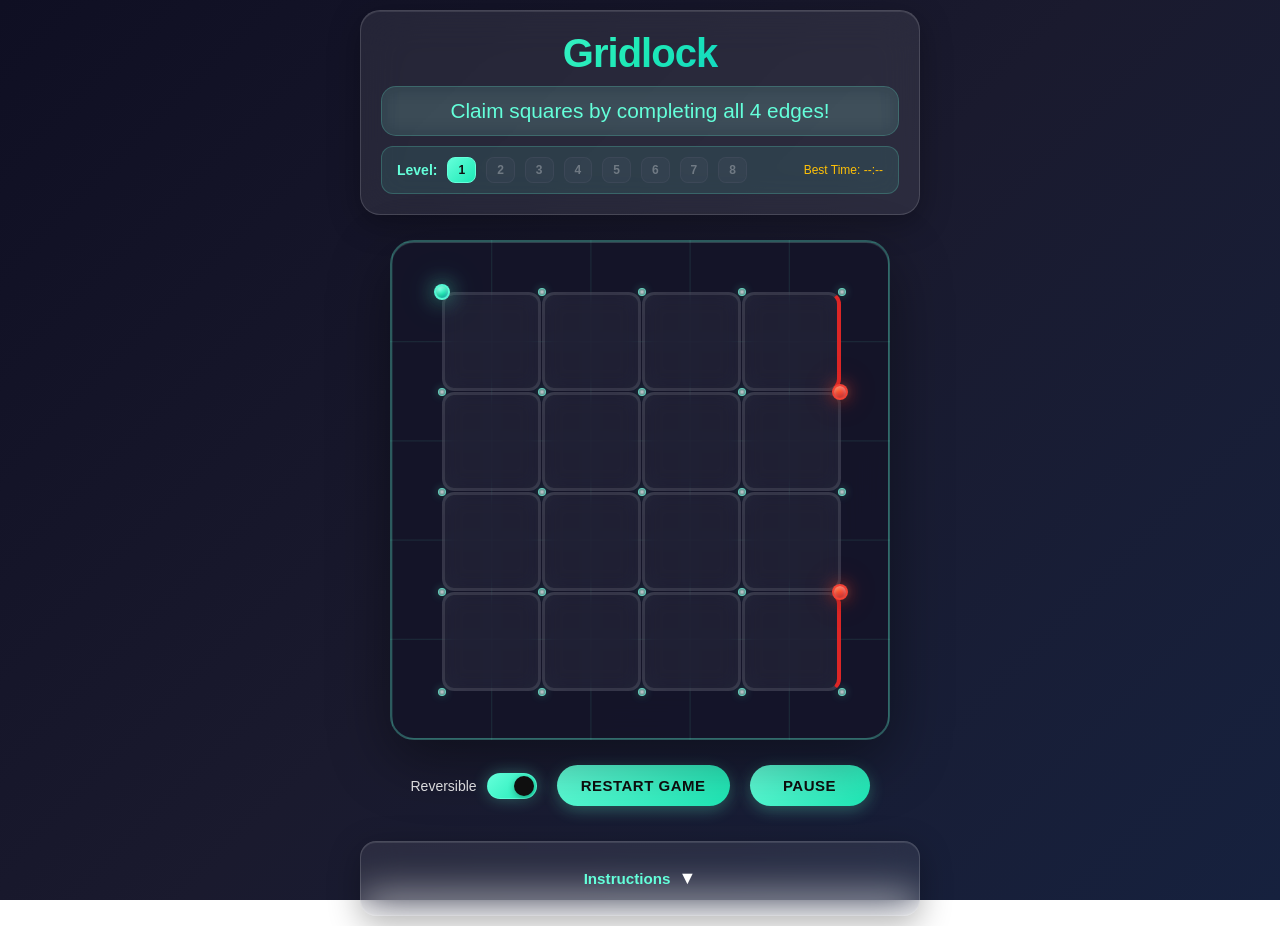
==== Gridlock.html @ 8e114b2d "Initial commit: Windows XP themed website" ====
<!DOCTYPE html>
<html lang="en">
<head>
    <meta charset="UTF-8">
    <meta name="viewport" content="width=device-width, initial-scale=1.0">
    <title>Gridlock</title>
    <style>
        * {
            box-sizing: border-box;
            margin: 0;
            padding: 0;
        }
        
        body {
            margin: 0;
            padding: 10px;
            background: linear-gradient(135deg, #0f0f23 0%, #1a1a2e 50%, #16213e 100%);
            background-attachment: fixed;
            color: white;
            font-family: 'Inter', -apple-system, BlinkMacSystemFont, 'Segoe UI', sans-serif;
            display: flex;
            flex-direction: column;
            align-items: center;
            min-height: 100vh;
            touch-action: none;
            user-select: none;
            overflow-x: hidden;
        }
        
        .game-container {
            display: flex;
            flex-direction: column;
            align-items: center;
            gap: 15px;
            width: 100%;
            max-width: 600px;
            padding: 0 20px;
        }
        
        .game-info {
            text-align: center;
            margin-bottom: 10px;
            padding: 20px;
            border-radius: 20px;
            background: rgba(255, 255, 255, 0.08);
            backdrop-filter: blur(20px);
            border: 1px solid rgba(255, 255, 255, 0.15);
            box-shadow: 
                0 8px 32px rgba(0, 0, 0, 0.3),
                inset 0 1px 0 rgba(255, 255, 255, 0.1);
            width: 100%;
        }
        
        .game-info h1 {
            font-size: clamp(1.8rem, 5vw, 2.5rem);
            margin: 0 0 10px 0;
            background: linear-gradient(135deg, #64ffda, #1de9b6, #00bcd4);
            -webkit-background-clip: text;
            -webkit-text-fill-color: transparent;
            background-clip: text;
            font-weight: 700;
            letter-spacing: -0.025em;
        }
        
        .level-info {
            display: flex;
            justify-content: space-between;
            align-items: center;
            margin-top: 10px;
            padding: 10px 15px;
            background: rgba(100, 255, 218, 0.1);
            border: 1px solid rgba(100, 255, 218, 0.2);
            border-radius: 12px;
            font-size: 14px;
            font-weight: 500;
        }
        
        .level-selector {
            display: flex;
            align-items: center;
            gap: 10px;
        }
        
        .level-btn {
            background: rgba(100, 255, 218, 0.2);
            border: 1px solid rgba(100, 255, 218, 0.3);
            color: #64ffda;
            padding: 5px 10px;
            border-radius: 8px;
            cursor: pointer;
            font-size: 12px;
            font-weight: 600;
            transition: all 0.3s ease;
        }
        
        .level-btn:hover {
            background: rgba(100, 255, 218, 0.3);
            transform: translateY(-1px);
        }
        
        .level-btn.active {
            background: linear-gradient(135deg, #64ffda, #1de9b6);
            color: #0f0f0f;
            border-color: #64ffda;
        }
        
        .level-btn:disabled {
            background: rgba(100, 100, 120, 0.1);
            border-color: rgba(100, 100, 120, 0.2);
            color: rgba(255, 255, 255, 0.3);
            cursor: not-allowed;
            transform: none;
        }
        
        .high-score {
            font-size: 12px;
            color: #ffc107;
        }
        
        .game-board {
            position: relative;
            width: min(90vw, 500px);
            height: min(90vw, 500px);
            background: rgba(20, 20, 40, 0.9);
            backdrop-filter: blur(20px);
            border: 2px solid rgba(100, 255, 218, 0.3);
            border-radius: 24px;
	    background-image: 
  	        linear-gradient(to right, rgba(100, 255, 218, 0.1) 1px, transparent 1px),
	        linear-gradient(to bottom, rgba(100, 255, 218, 0.1) 1px, transparent 1px);
	    background-size: calc(100% / 5) calc(100% / 5);
	    background-position: center;
            touch-action: none;
            margin: 0 auto;
            box-shadow: 
                0 20px 60px rgba(0, 0, 0, 0.4),
                inset 0 1px 0 rgba(255, 255, 255, 0.1);
        }
        
        .square {
            position: absolute;
            width: calc(100% / 5);
            height: calc(100% / 5);
            border: 3px solid rgba(255, 255, 255, 0.1);
            box-sizing: border-box;
            transition: all 0.4s cubic-bezier(0.4, 0, 0.2, 1);
            border-radius: 12px;
            backdrop-filter: blur(10px);
        }
        
        .square.grey { 
            background: rgba(100, 100, 120, 0.15);
            border-color: rgba(255, 255, 255, 0.1);
        }
        
        .square.red { 
            background: linear-gradient(135deg, rgba(220, 38, 38, 0.8) 0%, rgba(185, 28, 28, 0.9) 100%);
            border-color: rgba(220, 38, 38, 0.8);
            box-shadow: 
                0 8px 25px rgba(220, 38, 38, 0.4),
                inset 0 1px 0 rgba(255, 255, 255, 0.2);
            transform: scale(1.02);
        }
        
        .square.blue { 
            background: linear-gradient(135deg, rgba(29, 78, 216, 0.8) 0%, rgba(30, 64, 175, 0.9) 100%);
            border-color: rgba(29, 78, 216, 0.8);
            box-shadow: 
                0 8px 25px rgba(29, 78, 216, 0.4),
                inset 0 1px 0 rgba(255, 255, 255, 0.2);
            transform: scale(1.02);
        }
        
        .square.top-blue { border-top-color: #1d4ed8; border-top-width: 4px; }
        .square.right-blue { border-right-color: #1d4ed8; border-right-width: 4px; }
        .square.bottom-blue { border-bottom-color: #1d4ed8; border-bottom-width: 4px; }
        .square.left-blue { border-left-color: #1d4ed8; border-left-width: 4px; }
        
        .square.top-red { border-top-color: #dc2626; border-top-width: 4px; }
        .square.right-red { border-right-color: #dc2626; border-right-width: 4px; }
        .square.bottom-red { border-bottom-color: #dc2626; border-bottom-width: 4px; }
        .square.left-red { border-left-color: #dc2626; border-left-width: 4px; }
        
        .ball {
            position: absolute;
            width: 16px;
            height: 16px;
            border-radius: 50%;
            z-index: 10;
            transform: translate(-50%, -50%);
            transition: none;
        }
        
        .player-ball {
            background: radial-gradient(circle at 30% 30%, #64ffda, #1de9b6, #00acc1);
            box-shadow: 
                0 0 20px rgba(100, 255, 218, 0.6),
                0 0 40px rgba(100, 255, 218, 0.3),
                0 4px 15px rgba(0, 0, 0, 0.3),
                inset 0 2px 4px rgba(255, 255, 255, 0.4),
                inset 0 -2px 4px rgba(0, 0, 0, 0.2);
            border: 2px solid rgba(100, 255, 218, 0.8);
        }
        
        .enemy-ball {
            background: radial-gradient(circle at 30% 30%, #ff5722, #f44336, #d32f2f);
            box-shadow: 
                0 0 16px rgba(244, 67, 54, 0.6),
                0 0 32px rgba(244, 67, 54, 0.3),
                0 4px 15px rgba(0, 0, 0, 0.3),
                inset 0 2px 4px rgba(255, 255, 255, 0.4),
                inset 0 -2px 4px rgba(0, 0, 0, 0.2);
            border: 2px solid rgba(244, 67, 54, 0.8);
        }
        
        .grid-point {
            position: absolute;
            width: 8px;
            height: 8px;
            background: radial-gradient(circle, rgba(255, 255, 255, 0.8), rgba(100, 255, 218, 0.4));
            border-radius: 50%;
            border: 1px solid rgba(100, 255, 218, 0.6);
            transform: translate(-50%, -50%);
            box-shadow: 
                0 0 8px rgba(100, 255, 218, 0.3),
                0 2px 4px rgba(0, 0, 0, 0.2);
        }
        
        .mobile-instructions {
            display: none;
            text-align: center;
            margin-top: 8px;
            padding: 12px;
            font-size: clamp(0.8rem, 2.2vw, 0.9rem);
            border-radius: 12px;
            background: rgba(100, 255, 218, 0.08);
            border: 1px solid rgba(100, 255, 218, 0.15);
            backdrop-filter: blur(10px);
            color: #64ffda;
            font-weight: 500;
        }
        
        .game-controls {
            display: flex;
            align-items: center;
            gap: 20px;
            justify-content: center;
            flex-wrap: wrap;
            width: 100%;
            margin: 10px 0;
        }
        
        .toggle-container {
            display: flex;
            align-items: center;
            gap: 10px;
        }
        
        .toggle-label {
            font-size: 14px;
            font-weight: 500;
            color: rgba(255, 255, 255, 0.9);
            user-select: none;
        }
        
        .toggle-switch {
            position: relative;
            width: 50px;
            height: 26px;
            background: rgba(255, 255, 255, 0.2);
            border-radius: 13px;
            cursor: pointer;
            transition: all 0.3s cubic-bezier(0.4, 0, 0.2, 1);
            border: 1px solid rgba(255, 255, 255, 0.3);
        }
        
        .toggle-switch.active {
            background: linear-gradient(135deg, #64ffda, #1de9b6);
            border-color: rgba(100, 255, 218, 0.6);
            box-shadow: 0 0 15px rgba(100, 255, 218, 0.3);
        }
        
        .toggle-knob {
            position: absolute;
            top: 2px;
            left: 2px;
            width: 20px;
            height: 20px;
            background: white;
            border-radius: 50%;
            transition: all 0.3s cubic-bezier(0.4, 0, 0.2, 1);
            box-shadow: 0 2px 6px rgba(0, 0, 0, 0.3);
        }
        
        .toggle-switch.active .toggle-knob {
            transform: translateX(24px);
            background: #0f0f0f;
        }
        
        .restart-btn, .pause-btn {
            background: linear-gradient(135deg, #64ffda, #1de9b6);
            color: #0f0f0f;
            border: none;
            padding: 12px 24px;
            font-size: 15px;
            font-weight: 600;
            cursor: pointer;
            border-radius: 50px;
            transition: all 0.3s cubic-bezier(0.4, 0, 0.2, 1);
            box-shadow: 
                0 4px 15px rgba(100, 255, 218, 0.3),
                0 2px 8px rgba(0, 0, 0, 0.2);
            letter-spacing: 0.5px;
            text-transform: uppercase;
            min-width: 120px;
        }
        
        .pause-btn.paused {
            background: linear-gradient(135deg, #ffc107, #ff9800);
            color: #0f0f0f;
            box-shadow: 
                0 4px 15px rgba(255, 193, 7, 0.3),
                0 2px 8px rgba(0, 0, 0, 0.2);
        }
        
        .restart-btn:hover, .pause-btn:hover {
            background: linear-gradient(135deg, #4fd3b8, #1bc49a);
            transform: translateY(-2px);
            box-shadow: 
                0 8px 25px rgba(100, 255, 218, 0.4),
                0 4px 15px rgba(0, 0, 0, 0.3);
        }
        
        .pause-btn.paused:hover {
            background: linear-gradient(135deg, #ffb300, #ff8f00);
            box-shadow: 
                0 8px 25px rgba(255, 193, 7, 0.4),
                0 4px 15px rgba(0, 0, 0, 0.3);
        }
        
        .restart-btn:active, .pause-btn:active {
            transform: translateY(0);
            box-shadow: 
                0 2px 10px rgba(100, 255, 218, 0.3),
                0 1px 4px rgba(0, 0, 0, 0.2);
        }
        
        .controls {
            text-align: center;
            margin-top: 10px;
            padding: 16px;
            font-size: clamp(0.85rem, 2.8vw, 0.95rem);
            border-radius: 16px;
            background: rgba(255, 255, 255, 0.08);
            backdrop-filter: blur(20px);
            border: 1px solid rgba(255, 255, 255, 0.15);
            box-shadow: 
                0 8px 32px rgba(0, 0, 0, 0.3),
                inset 0 1px 0 rgba(255, 255, 255, 0.1);
            line-height: 1.4;
            width: 100%;
        }
        
        .instructions-header {
            display: flex;
            align-items: center;
            justify-content: center;
            gap: 8px;
            cursor: pointer;
            padding: 8px;
            border-radius: 8px;
            transition: background-color 0.3s ease;
        }
        
        .instructions-header:hover {
            background: rgba(100, 255, 218, 0.1);
        }
        
        .instructions-toggle {
            font-size: 18px;
            transition: transform 0.3s ease;
        }
        
        .instructions-toggle.expanded {
            transform: rotate(180deg);
        }
        
        .instructions-content {
            max-height: 0;
            overflow: hidden;
            transition: max-height 0.3s ease;
        }
        
        .instructions-content.expanded {
            max-height: 200px;
        }
        
        .controls p {
            margin: 4px 0;
            color: rgba(255, 255, 255, 0.9);
        }
        
        .status {
            font-size: clamp(1.1rem, 4vw, 1.3rem);
            margin-bottom: 10px;
            padding: 12px 20px;
            border-radius: 15px;
            background: rgba(100, 255, 218, 0.1);
            border: 1px solid rgba(100, 255, 218, 0.2);
            backdrop-filter: blur(10px);
            font-weight: 500;
            color: #64ffda;
        }
        
        .game-over {
            background: rgba(244, 67, 54, 0.15) !important;
            border-color: rgba(244, 67, 54, 0.3) !important;
            color: #ff6b6b !important;
            font-size: clamp(1.3rem, 5vw, 1.8rem) !important;
            font-weight: 700 !important;
            animation: pulse 2s infinite;
        }
        
        .victory {
            background: rgba(76, 175, 80, 0.15) !important;
            border-color: rgba(76, 175, 80, 0.3) !important;
            color: #81c784 !important;
            font-size: clamp(1.3rem, 5vw, 1.8rem) !important;
            font-weight: 700 !important;
            animation: celebrate 3s ease-in-out infinite;
        }
        
        @keyframes pulse {
            0%, 100% { transform: scale(1); }
            50% { transform: scale(1.05); }
        }
        
        @keyframes celebrate {
            0%, 100% { transform: scale(1) rotate(0deg); }
            25% { transform: scale(1.05) rotate(1deg); }
            75% { transform: scale(1.05) rotate(-1deg); }
        }
        
        @media (max-width: 768px) {
            .mobile-instructions {
                display: block;
            }
            
            .controls p:first-child {
                display: none;
            }
        }
        
        @media (max-width: 480px) {
            body {
                padding: 5px;
            }
    
        .game-container {
            padding: 0 10px;
            gap: 10px;
        }
    
        .game-info, .controls {
            padding: 12px;
        }
    
        .controls {
            margin-top: 8px;
        }
    
        .mobile-instructions {
            margin-top: 6px;
            padding: 10px;
        }
    
        /* FIXED: keep buttons in a row on mobile */
        .game-controls {
            flex-direction: row;
            flex-wrap: nowrap;   /* force them to stay in one row */
            gap: 8px;
            justify-content: center;
        }
    
        .restart-btn, .pause-btn {
            min-width: 100px;   /* slimmer to fit smaller screens */
            padding: 10px 16px;
        }
    
        .toggle-label {
            font-size: 13px;
        }
        
        .level-info {
            flex-direction: column;
            gap: 8px;
        }
        
        .level-selector {
            flex-wrap: wrap;
            justify-content: center;
        }
    }
        
        @media (max-height: 700px) {
            .game-container {
                gap: 8px;
            }
            
            .game-info {
                margin-bottom: 5px;
                padding: 16px;
            }
            
            .controls {
                margin-top: 8px;
                padding: 12px;
            }
            
            .controls p {
                margin: 2px 0;
            }
            
            .mobile-instructions {
                margin-top: 4px;
                padding: 8px;
            }
        }
    </style>
</head>
<body>
    <div class="game-container">
        <div class="game-info">
            <h1>Gridlock</h1>
            <div class="status" id="status">Claim squares by completing all 4 edges!</div>
            <div class="level-info">
                <div class="level-selector">
                    <span style="color: #64ffda; font-weight: 600;">Level:</span>
                    <button class="level-btn active" id="level1" onclick="selectLevel(1)">1</button>
                    <button class="level-btn" id="level2" onclick="selectLevel(2)" disabled>2</button>
                    <button class="level-btn" id="level3" onclick="selectLevel(3)" disabled>3</button>
                    <button class="level-btn" id="level4" onclick="selectLevel(4)" disabled>4</button>
                    <button class="level-btn" id="level5" onclick="selectLevel(5)" disabled>5</button>
                    <button class="level-btn" id="level6" onclick="selectLevel(6)" disabled>6</button>
                    <button class="level-btn" id="level7" onclick="selectLevel(7)" disabled>7</button>
                    <button class="level-btn" id="level8" onclick="selectLevel(8)" disabled>8</button>
                </div>
                <div class="high-score" id="highScore">Best Time: --:--</div>
            </div>
        </div>
        
        <div class="game-board" id="gameBoard">
            <div class="ball player-ball" id="playerBall"></div>
            <div class="ball enemy-ball" id="enemyBall1"></div>
            <div class="ball enemy-ball" id="enemyBall2"></div>
        </div>
        
        <div class="mobile-instructions">
            Swipe anywhere on screen to change direction
        </div>
        
        <div class="game-controls">
            <div class="toggle-container">
                <div class="toggle-label">Reversible</div>
                <div class="toggle-switch active" id="reversibleToggle" onclick="toggleReversible()">
                    <div class="toggle-knob"></div>
                </div>
            </div>
            
            <button class="restart-btn" onclick="restartGame()">Restart Game</button>
            
            <button class="pause-btn" id="pauseBtn" onclick="togglePause()">Pause</button>
        </div>
        
        <div class="controls">
            <div class="instructions-header" onclick="toggleInstructions()">
                <span style="font-weight: 600; color: #64ffda;">Instructions</span>
                <span class="instructions-toggle" id="instructionsToggle">▼</span>
            </div>
            <div class="instructions-content" id="instructionsContent">
                <p>Use arrow keys or swipe to change direction</p>
                <p>Draw blue lines to claim squares before the red balls!</p>
                <p>Squares turn your color when all 4 edges match</p>
                <p>Red balls will try to steal your squares and catch you!</p>
                <p><strong>NEW:</strong> Press opposite direction while moving to reverse back!</p>
            </div>
        </div>
    </div>

    <script>
        function isMobileDevice() {
            return /Android|webOS|iPhone|iPad|iPod|BlackBerry|IEMobile|Opera Mini/i.test(navigator.userAgent) || 
                   window.innerWidth <= 768;
        }

        function triggerHapticFeedback(pattern) {
            if ('vibrate' in navigator) {
                navigator.vibrate(pattern);
            }
        }

        function toggleInstructions() {
            const content = document.getElementById('instructionsContent');
            const toggle = document.getElementById('instructionsToggle');
            
            if (content.classList.contains('expanded')) {
                content.classList.remove('expanded');
                toggle.classList.remove('expanded');
            } else {
                content.classList.add('expanded');
                toggle.classList.add('expanded');
            }
        }

        class Ball {
            constructor(startX, startY, color, level = 1) {
                this.gridX = startX;
                this.gridY = startY;
                this.prevGridX = startX;
                this.prevGridY = startY;
                this.originalStartX = startX;
                this.originalStartY = startY;
                this.boardSize = 0;
                this.updatePixelPosition();
                this.targetX = this.pixelX;
                this.targetY = this.pixelY;
                this.moving = false;
                this.dir = { x: 0, y: 0 };
                this.nextDir = null;
                this.color = color;
                this.wasReversed = false;
                
                // Level-based speed calculation
                // Base speeds reduced by 30%, then increased by 10% per level
                // Level 4 = original speeds
                const isMobile = isMobileDevice();
                const baseSpeedMultiplier = 0.7 + (level - 1) * 0.1; // 0.7 at level 1, 1.0 at level 4
                
                if (color === 'blue') {
                    this.speed = (isMobile ? 1.2 : 2.0) * baseSpeedMultiplier;
                } else {
                    this.speed = (isMobile ? 0.9 : 1.5) * baseSpeedMultiplier;
                }
                
                this.lastDirectionChange = 0;
                this.stuckCounter = 0;
            }
            
            updatePixelPosition() {
                const cellSize = this.boardSize / 5;
                this.pixelX = this.gridX * cellSize + cellSize / 2;
                this.pixelY = this.gridY * cellSize + cellSize / 2;
            }
            
            setDirection(newDir) {
                if (!this.moving) {
                    if (this.canMoveTo(this.gridX + newDir.x, this.gridY + newDir.y)) {
                        this.startMoving(newDir);
                    }
                } else {
                    if (game.reversibleMode) {
                        const targetX = this.gridX + newDir.x;
                        const targetY = this.gridY + newDir.y;
                        
                        if (targetX === this.prevGridX && targetY === this.prevGridY) {
                            this.reverseDirection(newDir);
                            return;
                        }
                    }
                    
                    this.nextDir = newDir;
                }
            }
            
            canMoveTo(gridX, gridY) {
                return gridX >= 0 && gridX <= 4 && gridY >= 0 && gridY <= 4;
            }
            
            startMoving(dir) {
                this.prevGridX = this.gridX;
                this.prevGridY = this.gridY;
                
                this.originalStartX = this.gridX;
                this.originalStartY = this.gridY;
                
                this.dir = dir;
                this.gridX += dir.x;
                this.gridY += dir.y;
                const cellSize = this.boardSize / 5;
                this.targetX = this.gridX * cellSize + cellSize / 2;
                this.targetY = this.gridY * cellSize + cellSize / 2;
                this.moving = true;
                this.nextDir = null;
                this.stuckCounter = 0;
                this.wasReversed = false;
            }
            
            reverseDirection(newDir) {
                const currentTargetX = this.gridX;
                const currentTargetY = this.gridY;
                
                this.dir = newDir;
                this.gridX = this.prevGridX;
                this.gridY = this.prevGridY;
                
                const cellSize = this.boardSize / 5;
                this.targetX = this.gridX * cellSize + cellSize / 2;
                this.targetY = this.gridY * cellSize + cellSize / 2;
                
                this.prevGridX = currentTargetX;
                this.prevGridY = currentTargetY;
                
                this.nextDir = null;
            }

            update() {
                if (this.moving) {
                    const dx = this.targetX - this.pixelX;
                    const dy = this.targetY - this.pixelY;
                    const distance = Math.sqrt(dx * dx + dy * dy);
                    
                    if (distance <= this.speed) {
                        this.pixelX = this.targetX;
                        this.pixelY = this.targetY;
                        this.moving = false;
                        
                        game.processEdgeCrossing(
                            { x: this.originalStartX, y: this.originalStartY },
                            { x: this.gridX, y: this.gridY },
                            this.color === 'blue'
                        );
                        
                        this.wasReversed = false;
                        
                        // =================== START OF THE FIX ===================
                        // This logic determines what a ball does when it reaches a grid point.
                        
                        if (this.nextDir) {
                            // This handles queued moves, mainly for the player.
                            if (this.canMoveTo(this.gridX + this.nextDir.x, this.gridY + this.nextDir.y)) {
                                this.startMoving(this.nextDir);
                            } else {
                                this.nextDir = null;
                            }
                        } else if (this.color === 'red') {
                            // FIXED: If the ball is red, ALWAYS force it to find a new
                            // random direction when it reaches a grid point.
                            this.forceEnemyMovement();
                        } else {
                            // This block now only applies to the player's ball.
                            // It continues moving in the same direction if possible.
                            if (this.canMoveTo(this.gridX + this.dir.x, this.gridY + this.dir.y)) {
                                this.startMoving(this.dir);
                            } else {
                                this.dir = { x: 0, y: 0 };
                            }
                        }
                        // =================== END OF THE FIX =====================

                    } else {
                        const moveX = (dx / distance) * this.speed;
                        const moveY = (dy / distance) * this.speed;
                        this.pixelX += moveX;
                        this.pixelY += moveY;
                    }
                } else if (this.color === 'red') {
                    this.stuckCounter++;
                    if (this.stuckCounter > 5) {
                        this.forceEnemyMovement();
                    }
                }
            }
            
            forceEnemyMovement() {
                const validDirections = this.getValidDirections();
                
                if (validDirections.length > 0) {
                    const oppositeDir = { x: -this.dir.x, y: -this.dir.y };
                    const preferredDirections = validDirections.filter(dir => 
                        !(dir.x === oppositeDir.x && dir.y === oppositeDir.y)
                    );
                    
                    const directionsToUse = preferredDirections.length > 0 ? preferredDirections : validDirections;
                    const randomDir = directionsToUse[Math.floor(Math.random() * directionsToUse.length)];
                    this.setDirection(randomDir);
                }
            }
            
            getValidDirections() {
                const directions = [
                    { x: 1, y: 0 }, { x: -1, y: 0 }, { x: 0, y: 1 }, { x: 0, y: -1 }
                ];
                return directions.filter(dir => 
                    this.canMoveTo(this.gridX + dir.x, this.gridY + dir.y)
                );
            }
            
            randomDirection() {
                const validDirections = this.getValidDirections();
                if (validDirections.length === 0) return { x: 0, y: 0 };
                return validDirections[Math.floor(Math.random() * validDirections.length)];
            }
        }

        class Game {
            constructor() {
                this.gridSize = 4;
                this.gameBoard = document.getElementById('gameBoard');
                this.playerBall = document.getElementById('playerBall');
                this.enemyBall1 = document.getElementById('enemyBall1');
                this.enemyBall2 = document.getElementById('enemyBall2');
                this.status = document.getElementById('status');
                
                this.currentLevel = 1;
                this.startTime = null;
                this.gameTime = 0;
                
                this.player = new Ball(0, 0, 'blue', this.currentLevel);
                this.enemy1 = new Ball(4, 4, 'red', this.currentLevel);
                this.enemy2 = new Ball(4, 0, 'red', this.currentLevel);
                
                this.gameOver = false;
                this.gameWon = false;
                this.gamePaused = false;
                this.reversibleMode = true;
                
                this.squares = [];
                this.squareEdges = [];
                
                this.touchStartX = 0;
                this.touchStartY = 0;
                this.minSwipeDistance = 30;
                
                this.loadGameData();
                this.init();
            }
            
            loadGameData() {
                // Load unlocked levels
                const unlockedLevels = localStorage.getItem('gridlock_unlocked_levels');
                this.unlockedLevels = unlockedLevels ? JSON.parse(unlockedLevels) : [1];
                
                // Load high scores
                const highScores = localStorage.getItem('gridlock_high_scores');
                this.highScores = highScores ? JSON.parse(highScores) : {};
                
                this.updateLevelButtons();
                this.updateHighScoreDisplay();
            }
            
            saveGameData() {
                localStorage.setItem('gridlock_unlocked_levels', JSON.stringify(this.unlockedLevels));
                localStorage.setItem('gridlock_high_scores', JSON.stringify(this.highScores));
            }
            
            updateLevelButtons() {
                for (let i = 1; i <= 8; i++) {
                    const btn = document.getElementById(`level${i}`);
                    if (this.unlockedLevels.includes(i)) {
                        btn.disabled = false;
                    } else {
                        btn.disabled = true;
                    }
                    
                    if (i === this.currentLevel) {
                        btn.classList.add('active');
                    } else {
                        btn.classList.remove('active');
                    }
                }
            }
            
            updateHighScoreDisplay() {
                const highScoreElement = document.getElementById('highScore');
                const bestTime = this.highScores[this.currentLevel];
                if (bestTime) {
                    const minutes = Math.floor(bestTime / 60);
                    const seconds = (bestTime % 60).toFixed(1);
                    highScoreElement.textContent = `Best Time: ${minutes}:${seconds.padStart(4, '0')}`;
                } else {
                    highScoreElement.textContent = 'Best Time: --:--';
                }
            }
            
            setLevel(level) {
                if (!this.unlockedLevels.includes(level)) return;
                
                this.currentLevel = level;
                this.updateLevelButtons();
                this.updateHighScoreDisplay();
                
                // Update ball speeds for new level
                this.player = new Ball(0, 0, 'blue', this.currentLevel);
                this.enemy1 = new Ball(4, 4, 'red', this.currentLevel);
                this.enemy2 = new Ball(4, 0, 'red', this.currentLevel);
                
                this.restartGame();
            }
            
            startTimer() {
                this.startTime = Date.now();
            }
            
            stopTimer() {
                if (this.startTime) {
                    this.gameTime = (Date.now() - this.startTime) / 1000;
                    return this.gameTime;
                }
                return 0;
            }
            
            checkNewHighScore() {
                const currentTime = this.stopTimer();
                const currentBest = this.highScores[this.currentLevel];
                
                if (!currentBest || currentTime < currentBest) {
                    this.highScores[this.currentLevel] = currentTime;
                    this.saveGameData();
                    this.updateHighScoreDisplay();
                    return true;
                }
                return false;
            }
            
            unlockNextLevel() {
                const nextLevel = this.currentLevel + 1;
                if (nextLevel <= 8 && !this.unlockedLevels.includes(nextLevel)) {
                    this.unlockedLevels.push(nextLevel);
                    this.saveGameData();
                    this.updateLevelButtons();
                }
            }
            
            init() {
                this.createBoard();
                this.startGameLoop();
                this.addEventListeners();
                
                setInterval(() => this.updateEnemyAI(), 500);
                setInterval(() => this.forceEnemyMovement(), 2000);
            }
            
            forceEnemyMovement() {
                if (this.gameOver || this.gameWon) return;
                
                [this.enemy1, this.enemy2].forEach(enemy => {
                    if (!enemy.moving) {
                        enemy.forceEnemyMovement();
                    }
                });
            }
            
            createBoard() {
                this.gameBoard.innerHTML = '';
                this.gameBoard.appendChild(this.playerBall);
                this.gameBoard.appendChild(this.enemyBall1);
                this.gameBoard.appendChild(this.enemyBall2);
                
                const boardRect = this.gameBoard.getBoundingClientRect();
                this.player.boardSize = Math.min(boardRect.width, boardRect.height);
                this.enemy1.boardSize = this.player.boardSize;
                this.enemy2.boardSize = this.player.boardSize;
                
                this.player.updatePixelPosition();
                this.enemy1.updatePixelPosition();
                this.enemy2.updatePixelPosition();
                this.player.targetX = this.player.pixelX;
                this.player.targetY = this.player.pixelY;
                this.enemy1.targetX = this.enemy1.pixelX;
                this.enemy1.targetY = this.enemy1.pixelY;
                this.enemy2.targetX = this.enemy2.pixelX;
                this.enemy2.targetY = this.enemy2.pixelY;
                
                const cellSize = this.player.boardSize / 5;
                for (let x = 0; x <= this.gridSize; x++) {
                    for (let y = 0; y <= this.gridSize; y++) {
                        const point = document.createElement('div');
                        point.className = 'grid-point';
                        point.style.left = (x * cellSize + cellSize / 2) + 'px';
                        point.style.top = (y * cellSize + cellSize / 2) + 'px';
                        this.gameBoard.appendChild(point);
                    }
                }
                
                this.squares = [];
                this.squareEdges = [];
                for (let row = 0; row < this.gridSize; row++) {
                    this.squares[row] = [];
                    this.squareEdges[row] = [];
                    for (let col = 0; col < this.gridSize; col++) {
                        const square = document.createElement('div');
                        square.className = 'square grey';
                        square.style.left = (col * cellSize + cellSize / 2) + 'px';
                        square.style.top = (row * cellSize + cellSize / 2) + 'px';
                        this.gameBoard.appendChild(square);
                        
                        this.squares[row][col] = {
                            element: square,
                            color: 'grey'
                        };
                        
                        this.squareEdges[row][col] = {
                            top: null,
                            right: null,
                            bottom: null,
                            left: null
                        };
                    }
                }
                
                this.updateBallPositions();
                
                setTimeout(() => {
                    this.enemy1.setDirection(this.enemy1.randomDirection());
                    this.enemy2.setDirection(this.enemy2.randomDirection());
                    this.startTimer();
                }, 100);
            }
            
            processEdgeCrossing(from, to, isPlayer) {
                const dx = to.x - from.x;
                const dy = to.y - from.y;
                
                if (dx !== 0) {
                    const row1 = Math.min(from.y, to.y) - 1;
                    const row2 = Math.min(from.y, to.y);
                    const col = Math.min(from.x, to.x);
                    
                    if (row1 >= 0 && row1 < this.gridSize && col >= 0 && col < this.gridSize) {
                        this.setSquareEdge(row1, col, 'bottom', isPlayer);
                    }
                    if (row2 >= 0 && row2 < this.gridSize && col >= 0 && col < this.gridSize) {
                        this.setSquareEdge(row2, col, 'top', isPlayer);
                    }
                } else if (dy !== 0) {
                    const col1 = Math.min(from.x, to.x) - 1;
                    const col2 = Math.min(from.x, to.x);
                    const row = Math.min(from.y, to.y);
                    
                    if (row >= 0 && row < this.gridSize && col1 >= 0 && col1 < this.gridSize) {
                        this.setSquareEdge(row, col1, 'right', isPlayer);
                    }
                    if (row >= 0 && row < this.gridSize && col2 >= 0 && col2 < this.gridSize) {
                        this.setSquareEdge(row, col2, 'left', isPlayer);
                    }
                }
            }
            
            setSquareEdge(row, col, edge, isPlayer) {
                if (row < 0 || row >= this.gridSize || col < 0 || col >= this.gridSize) return;
                
                this.squareEdges[row][col][edge] = isPlayer;
                this.updateSquareAppearance(row, col);
            }
            
            updateSquareAppearance(row, col) {
                const square = this.squares[row][col];
                const edges = this.squareEdges[row][col];
                
                square.element.className = square.element.className.replace(/\b(top|right|bottom|left)-(blue|red)\b/g, '');
                
                Object.keys(edges).forEach(edge => {
                    if (edges[edge] === true) {
                        square.element.classList.add(`${edge}-blue`);
                    } else if (edges[edge] === false) {
                        square.element.classList.add(`${edge}-red`);
                    }
                });
                
                const edgeValues = Object.values(edges);
                const allBlue = edgeValues.every(val => val === true);
                const allRed = edgeValues.every(val => val === false);
                
                if (allBlue && square.color !== 'blue') {
                    square.color = 'blue';
                    square.element.className = square.element.className.replace(/\b(grey|red|blue)\b/, 'blue');
                    this.checkWinCondition();
                } else if (allRed && square.color !== 'red') {
                    square.color = 'red';
                    square.element.className = square.element.className.replace(/\b(grey|red|blue)\b/, 'red');
                }
            }
            
            checkWinCondition() {
                let blueSquares = 0;
                for (let row = 0; row < this.gridSize; row++) {
                    for (let col = 0; col < this.gridSize; col++) {
                        if (this.squares[row][col].color === 'blue') {
                            blueSquares++;
                        }
                    }
                }
                
                if (blueSquares === this.gridSize * this.gridSize) {
                    this.gameWon = true;
                    
                    const isNewRecord = this.checkNewHighScore();
                    this.unlockNextLevel();
                    
                    let message = `Victory! Level ${this.currentLevel} completed!`;
                    if (isNewRecord) {
                        message += ' NEW RECORD!';
                    }
                    
                    this.status.textContent = message;
                    this.status.classList.add('victory');
                    
                    triggerHapticFeedback([100, 50, 100]);
                }
            }
            
            checkCollisions() {
                if (this.gameOver || this.gameWon) return;
                
                const playerX = this.player.pixelX;
                const playerY = this.player.pixelY;
                
                const checkCollision = (enemy) => {
                    const dx = playerX - enemy.pixelX;
                    const dy = playerY - enemy.pixelY;
                    return Math.sqrt(dx * dx + dy * dy) < 12;
                };
                
                if (checkCollision(this.enemy1) || checkCollision(this.enemy2)) {
                    this.gameOver = true;
                    this.status.textContent = 'Game Over! You were caught!';
                    this.status.classList.add('game-over');
                    
                    triggerHapticFeedback([300]);
                }
            }
            
            updateEnemyAI() {
                if (this.gameOver || this.gameWon || this.gamePaused) return;
                
                [this.enemy1, this.enemy2].forEach(enemy => {
                    if (!enemy.moving && Math.random() < 0.3) {
                        const playerX = this.player.gridX;
                        const playerY = this.player.gridY;
                        const enemyX = enemy.gridX;
                        const enemyY = enemy.gridY;
                        
                        const directions = [];
                        if (playerX > enemyX) directions.push({ x: 1, y: 0 });
                        if (playerX < enemyX) directions.push({ x: -1, y: 0 });
                        if (playerY > enemyY) directions.push({ x: 0, y: 1 });
                        if (playerY < enemyY) directions.push({ x: 0, y: -1 });
                        
                        const validDirections = directions.filter(dir => 
                            enemy.canMoveTo(enemyX + dir.x, enemyY + dir.y)
                        );
                        
                        if (validDirections.length > 0) {
                            const chosenDir = validDirections[Math.floor(Math.random() * validDirections.length)];
                            enemy.setDirection(chosenDir);
                        } else {
                            enemy.setDirection(enemy.randomDirection());
                        }
                    }
                });
            }
            
            updateBallPositions() {
                this.playerBall.style.left = this.player.pixelX + 'px';
                this.playerBall.style.top = this.player.pixelY + 'px';
                this.enemyBall1.style.left = this.enemy1.pixelX + 'px';
                this.enemyBall1.style.top = this.enemy1.pixelY + 'px';
                this.enemyBall2.style.left = this.enemy2.pixelX + 'px';
                this.enemyBall2.style.top = this.enemy2.pixelY + 'px';
            }
            
            startGameLoop() {
                const gameLoop = () => {
                    if (!this.gamePaused && !this.gameOver && !this.gameWon) {
                        this.player.update();
                        this.enemy1.update();
                        this.enemy2.update();
                        this.updateBallPositions();
                        this.checkCollisions();
                    }
                    requestAnimationFrame(gameLoop);
                };
                gameLoop();
            }
            
            addEventListeners() {
                document.addEventListener('keydown', (e) => {
                    if (this.gameOver || this.gameWon || this.gamePaused) return;
                    
                    let direction = null;
                    switch(e.key) {
                        case 'ArrowUp':
                        case 'w':
                        case 'W':
                            direction = { x: 0, y: -1 };
                            break;
                        case 'ArrowDown':
                        case 's':
                        case 'S':
                            direction = { x: 0, y: 1 };
                            break;
                        case 'ArrowLeft':
                        case 'a':
                        case 'A':
                            direction = { x: -1, y: 0 };
                            break;
                        case 'ArrowRight':
                        case 'd':
                        case 'D':
                            direction = { x: 1, y: 0 };
                            break;
                        case ' ':
                            e.preventDefault();
                            this.togglePause();
                            return;
                        case 'r':
                        case 'R':
                            this.restartGame();
                            return;
                    }
                    
                    if (direction) {
                        e.preventDefault();
                        this.player.setDirection(direction);
                    }
                });
                
                this.gameBoard.addEventListener('touchstart', (e) => {
                    e.preventDefault();
                    const touch = e.touches[0];
                    this.touchStartX = touch.clientX;
                    this.touchStartY = touch.clientY;
                }, { passive: false });
                
                this.gameBoard.addEventListener('touchend', (e) => {
                    if (this.gameOver || this.gameWon || this.gamePaused) return;
                    
                    e.preventDefault();
                    const touch = e.changedTouches[0];
                    const deltaX = touch.clientX - this.touchStartX;
                    const deltaY = touch.clientY - this.touchStartY;
                    
                    if (Math.abs(deltaX) < this.minSwipeDistance && Math.abs(deltaY) < this.minSwipeDistance) {
                        return;
                    }
                    
                    let direction = null;
                    if (Math.abs(deltaX) > Math.abs(deltaY)) {
                        direction = deltaX > 0 ? { x: 1, y: 0 } : { x: -1, y: 0 };
                    } else {
                        direction = deltaY > 0 ? { x: 0, y: 1 } : { x: 0, y: -1 };
                    }
                    
                    if (direction) {
                        this.player.setDirection(direction);
                    }
                }, { passive: false });
                
                window.addEventListener('resize', () => {
                    const boardRect = this.gameBoard.getBoundingClientRect();
                    const newBoardSize = Math.min(boardRect.width, boardRect.height);
                    
                    this.player.boardSize = newBoardSize;
                    this.enemy1.boardSize = newBoardSize;
                    this.enemy2.boardSize = newBoardSize;
                    
                    this.player.updatePixelPosition();
                    this.enemy1.updatePixelPosition();
                    this.enemy2.updatePixelPosition();
                    
                    this.player.targetX = this.player.pixelX;
                    this.player.targetY = this.player.pixelY;
                    this.enemy1.targetX = this.enemy1.pixelX;
                    this.enemy1.targetY = this.enemy1.pixelY;
                    this.enemy2.targetX = this.enemy2.pixelX;
                    this.enemy2.targetY = this.enemy2.pixelY;
                    
                    this.updateBallPositions();
                });
            }
            
            togglePause() {
                this.gamePaused = !this.gamePaused;
                const pauseBtn = document.getElementById('pauseBtn');
                
                if (this.gamePaused) {
                    pauseBtn.textContent = 'Resume';
                    pauseBtn.classList.add('paused');
                } else {
                    pauseBtn.textContent = 'Pause';
                    pauseBtn.classList.remove('paused');
                }
            }
            
            restartGame() {
                this.gameOver = false;
                this.gameWon = false;
                this.gamePaused = false;
                this.status.textContent = 'Claim squares by completing all 4 edges!';
                this.status.classList.remove('game-over', 'victory');
                
                const pauseBtn = document.getElementById('pauseBtn');
                pauseBtn.textContent = 'Pause';
                pauseBtn.classList.remove('paused');
                
                // Reset balls with current level speeds
                this.player = new Ball(0, 0, 'blue', this.currentLevel);
                this.enemy1 = new Ball(4, 4, 'red', this.currentLevel);
                this.enemy2 = new Ball(4, 0, 'red', this.currentLevel);
                
                const boardRect = this.gameBoard.getBoundingClientRect();
                this.player.boardSize = Math.min(boardRect.width, boardRect.height);
                this.enemy1.boardSize = this.player.boardSize;
                this.enemy2.boardSize = this.player.boardSize;
                
                this.player.updatePixelPosition();
                this.enemy1.updatePixelPosition();
                this.enemy2.updatePixelPosition();
                
                this.player.targetX = this.player.pixelX;
                this.player.targetY = this.player.pixelY;
                this.enemy1.targetX = this.enemy1.pixelX;
                this.enemy1.targetY = this.enemy1.pixelY;
                this.enemy2.targetX = this.enemy2.pixelX;
                this.enemy2.targetY = this.enemy2.pixelY;
                
                this.player.moving = false;
                this.enemy1.moving = false;
                this.enemy2.moving = false;
                
                this.player.dir = { x: 0, y: 0 };
                this.enemy1.dir = { x: 0, y: 0 };
                this.enemy2.dir = { x: 0, y: 0 };
                
                this.player.stuckCounter = 0;
                this.enemy1.stuckCounter = 0;
                this.enemy2.stuckCounter = 0;
                
                this.player.wasReversed = false;
                this.enemy1.wasReversed = false;
                this.enemy2.wasReversed = false;
                
                for (let row = 0; row < this.gridSize; row++) {
                    for (let col = 0; col < this.gridSize; col++) {
                        this.squares[row][col].color = 'grey';
                        this.squares[row][col].element.className = 'square grey';
                        this.squareEdges[row][col] = {
                            top: null,
                            right: null,
                            bottom: null,
                            left: null
                        };
                    }
                }
                
                this.updateBallPositions();
                
                setTimeout(() => {
                    this.enemy1.setDirection(this.enemy1.randomDirection());
                    this.enemy2.setDirection(this.enemy2.randomDirection());
                    this.startTimer();
                }, 100);
            }
        }

        let game;

        function startGame() {
            game = new Game();
        }

        function selectLevel(level) {
            if (game) {
                game.setLevel(level);
            }
        }

        function toggleReversible() {
            if (game) {
                game.reversibleMode = !game.reversibleMode;
                const toggle = document.getElementById('reversibleToggle');
                
                if (game.reversibleMode) {
                    toggle.classList.add('active');
                } else {
                    toggle.classList.remove('active');
                }
            }
        }

        function togglePause() {
            if (game) {
                game.togglePause();
            }
        }

        function restartGame() {
            if (game) {
                game.restartGame();
            }
        }

        window.addEventListener('load', startGame);
    </script>
</body>
</html>
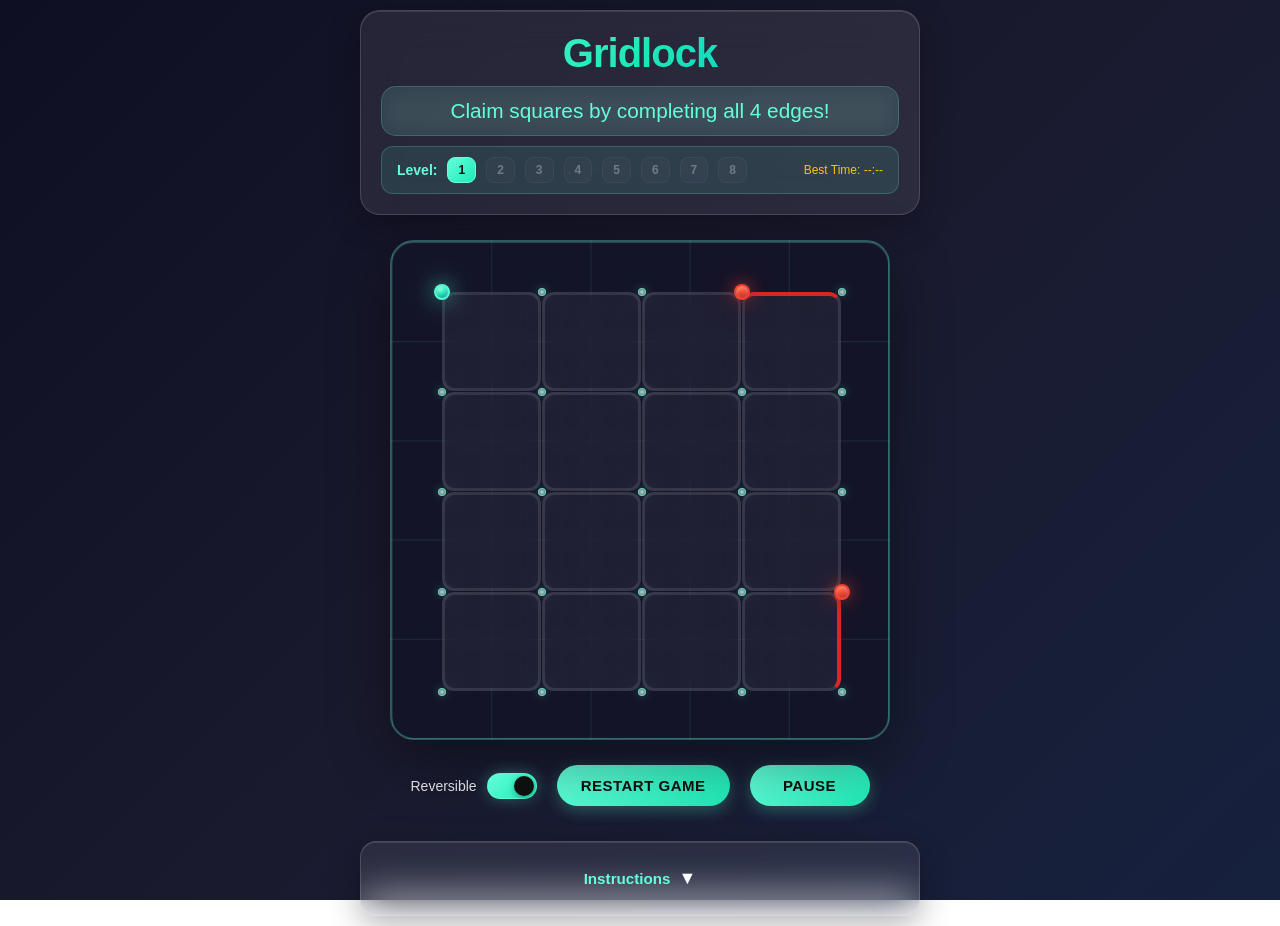
==== commit 4a94f776: "Fix Gridlock display in iframe: add compact iframe-mode CSS - Added iframe detection that applies co" ====
--- a/Gridlock.html
+++ b/Gridlock.html
@@ -1,1406 +1,1521 @@
-<!DOCTYPE html>
-<html lang="en">
-<head>
-    <meta charset="UTF-8">
-    <meta name="viewport" content="width=device-width, initial-scale=1.0">
-    <title>Gridlock</title>
-    <style>
-        * {
-            box-sizing: border-box;
-            margin: 0;
-            padding: 0;
-        }
-        
-        body {
-            margin: 0;
-            padding: 10px;
-            background: linear-gradient(135deg, #0f0f23 0%, #1a1a2e 50%, #16213e 100%);
-            background-attachment: fixed;
-            color: white;
-            font-family: 'Inter', -apple-system, BlinkMacSystemFont, 'Segoe UI', sans-serif;
-            display: flex;
-            flex-direction: column;
-            align-items: center;
-            min-height: 100vh;
-            touch-action: none;
-            user-select: none;
-            overflow-x: hidden;
-        }
-        
-        .game-container {
-            display: flex;
-            flex-direction: column;
-            align-items: center;
-            gap: 15px;
-            width: 100%;
-            max-width: 600px;
-            padding: 0 20px;
-        }
-        
-        .game-info {
-            text-align: center;
-            margin-bottom: 10px;
-            padding: 20px;
-            border-radius: 20px;
-            background: rgba(255, 255, 255, 0.08);
-            backdrop-filter: blur(20px);
-            border: 1px solid rgba(255, 255, 255, 0.15);
-            box-shadow: 
-                0 8px 32px rgba(0, 0, 0, 0.3),
-                inset 0 1px 0 rgba(255, 255, 255, 0.1);
-            width: 100%;
-        }
-        
-        .game-info h1 {
-            font-size: clamp(1.8rem, 5vw, 2.5rem);
-            margin: 0 0 10px 0;
-            background: linear-gradient(135deg, #64ffda, #1de9b6, #00bcd4);
-            -webkit-background-clip: text;
-            -webkit-text-fill-color: transparent;
-            background-clip: text;
-            font-weight: 700;
-            letter-spacing: -0.025em;
-        }
-        
-        .level-info {
-            display: flex;
-            justify-content: space-between;
-            align-items: center;
-            margin-top: 10px;
-            padding: 10px 15px;
-            background: rgba(100, 255, 218, 0.1);
-            border: 1px solid rgba(100, 255, 218, 0.2);
-            border-radius: 12px;
-            font-size: 14px;
-            font-weight: 500;
-        }
-        
-        .level-selector {
-            display: flex;
-            align-items: center;
-            gap: 10px;
-        }
-        
-        .level-btn {
-            background: rgba(100, 255, 218, 0.2);
-            border: 1px solid rgba(100, 255, 218, 0.3);
-            color: #64ffda;
-            padding: 5px 10px;
-            border-radius: 8px;
-            cursor: pointer;
-            font-size: 12px;
-            font-weight: 600;
-            transition: all 0.3s ease;
-        }
-        
-        .level-btn:hover {
-            background: rgba(100, 255, 218, 0.3);
-            transform: translateY(-1px);
-        }
-        
-        .level-btn.active {
-            background: linear-gradient(135deg, #64ffda, #1de9b6);
-            color: #0f0f0f;
-            border-color: #64ffda;
-        }
-        
-        .level-btn:disabled {
-            background: rgba(100, 100, 120, 0.1);
-            border-color: rgba(100, 100, 120, 0.2);
-            color: rgba(255, 255, 255, 0.3);
-            cursor: not-allowed;
-            transform: none;
-        }
-        
-        .high-score {
-            font-size: 12px;
-            color: #ffc107;
-        }
-        
-        .game-board {
-            position: relative;
-            width: min(90vw, 500px);
-            height: min(90vw, 500px);
-            background: rgba(20, 20, 40, 0.9);
-            backdrop-filter: blur(20px);
-            border: 2px solid rgba(100, 255, 218, 0.3);
-            border-radius: 24px;
-	    background-image: 
-  	        linear-gradient(to right, rgba(100, 255, 218, 0.1) 1px, transparent 1px),
-	        linear-gradient(to bottom, rgba(100, 255, 218, 0.1) 1px, transparent 1px);
-	    background-size: calc(100% / 5) calc(100% / 5);
-	    background-position: center;
-            touch-action: none;
-            margin: 0 auto;
-            box-shadow: 
-                0 20px 60px rgba(0, 0, 0, 0.4),
-                inset 0 1px 0 rgba(255, 255, 255, 0.1);
-        }
-        
-        .square {
-            position: absolute;
-            width: calc(100% / 5);
-            height: calc(100% / 5);
-            border: 3px solid rgba(255, 255, 255, 0.1);
-            box-sizing: border-box;
-            transition: all 0.4s cubic-bezier(0.4, 0, 0.2, 1);
-            border-radius: 12px;
-            backdrop-filter: blur(10px);
-        }
-        
-        .square.grey { 
-            background: rgba(100, 100, 120, 0.15);
-            border-color: rgba(255, 255, 255, 0.1);
-        }
-        
-        .square.red { 
-            background: linear-gradient(135deg, rgba(220, 38, 38, 0.8) 0%, rgba(185, 28, 28, 0.9) 100%);
-            border-color: rgba(220, 38, 38, 0.8);
-            box-shadow: 
-                0 8px 25px rgba(220, 38, 38, 0.4),
-                inset 0 1px 0 rgba(255, 255, 255, 0.2);
-            transform: scale(1.02);
-        }
-        
-        .square.blue { 
-            background: linear-gradient(135deg, rgba(29, 78, 216, 0.8) 0%, rgba(30, 64, 175, 0.9) 100%);
-            border-color: rgba(29, 78, 216, 0.8);
-            box-shadow: 
-                0 8px 25px rgba(29, 78, 216, 0.4),
-                inset 0 1px 0 rgba(255, 255, 255, 0.2);
-            transform: scale(1.02);
-        }
-        
-        .square.top-blue { border-top-color: #1d4ed8; border-top-width: 4px; }
-        .square.right-blue { border-right-color: #1d4ed8; border-right-width: 4px; }
-        .square.bottom-blue { border-bottom-color: #1d4ed8; border-bottom-width: 4px; }
-        .square.left-blue { border-left-color: #1d4ed8; border-left-width: 4px; }
-        
-        .square.top-red { border-top-color: #dc2626; border-top-width: 4px; }
-        .square.right-red { border-right-color: #dc2626; border-right-width: 4px; }
-        .square.bottom-red { border-bottom-color: #dc2626; border-bottom-width: 4px; }
-        .square.left-red { border-left-color: #dc2626; border-left-width: 4px; }
-        
-        .ball {
-            position: absolute;
-            width: 16px;
-            height: 16px;
-            border-radius: 50%;
-            z-index: 10;
-            transform: translate(-50%, -50%);
-            transition: none;
-        }
-        
-        .player-ball {
-            background: radial-gradient(circle at 30% 30%, #64ffda, #1de9b6, #00acc1);
-            box-shadow: 
-                0 0 20px rgba(100, 255, 218, 0.6),
-                0 0 40px rgba(100, 255, 218, 0.3),
-                0 4px 15px rgba(0, 0, 0, 0.3),
-                inset 0 2px 4px rgba(255, 255, 255, 0.4),
-                inset 0 -2px 4px rgba(0, 0, 0, 0.2);
-            border: 2px solid rgba(100, 255, 218, 0.8);
-        }
-        
-        .enemy-ball {
-            background: radial-gradient(circle at 30% 30%, #ff5722, #f44336, #d32f2f);
-            box-shadow: 
-                0 0 16px rgba(244, 67, 54, 0.6),
-                0 0 32px rgba(244, 67, 54, 0.3),
-                0 4px 15px rgba(0, 0, 0, 0.3),
-                inset 0 2px 4px rgba(255, 255, 255, 0.4),
-                inset 0 -2px 4px rgba(0, 0, 0, 0.2);
-            border: 2px solid rgba(244, 67, 54, 0.8);
-        }
-        
-        .grid-point {
-            position: absolute;
-            width: 8px;
-            height: 8px;
-            background: radial-gradient(circle, rgba(255, 255, 255, 0.8), rgba(100, 255, 218, 0.4));
-            border-radius: 50%;
-            border: 1px solid rgba(100, 255, 218, 0.6);
-            transform: translate(-50%, -50%);
-            box-shadow: 
-                0 0 8px rgba(100, 255, 218, 0.3),
-                0 2px 4px rgba(0, 0, 0, 0.2);
-        }
-        
-        .mobile-instructions {
-            display: none;
-            text-align: center;
-            margin-top: 8px;
-            padding: 12px;
-            font-size: clamp(0.8rem, 2.2vw, 0.9rem);
-            border-radius: 12px;
-            background: rgba(100, 255, 218, 0.08);
-            border: 1px solid rgba(100, 255, 218, 0.15);
-            backdrop-filter: blur(10px);
-            color: #64ffda;
-            font-weight: 500;
-        }
-        
-        .game-controls {
-            display: flex;
-            align-items: center;
-            gap: 20px;
-            justify-content: center;
-            flex-wrap: wrap;
-            width: 100%;
-            margin: 10px 0;
-        }
-        
-        .toggle-container {
-            display: flex;
-            align-items: center;
-            gap: 10px;
-        }
-        
-        .toggle-label {
-            font-size: 14px;
-            font-weight: 500;
-            color: rgba(255, 255, 255, 0.9);
-            user-select: none;
-        }
-        
-        .toggle-switch {
-            position: relative;
-            width: 50px;
-            height: 26px;
-            background: rgba(255, 255, 255, 0.2);
-            border-radius: 13px;
-            cursor: pointer;
-            transition: all 0.3s cubic-bezier(0.4, 0, 0.2, 1);
-            border: 1px solid rgba(255, 255, 255, 0.3);
-        }
-        
-        .toggle-switch.active {
-            background: linear-gradient(135deg, #64ffda, #1de9b6);
-            border-color: rgba(100, 255, 218, 0.6);
-            box-shadow: 0 0 15px rgba(100, 255, 218, 0.3);
-        }
-        
-        .toggle-knob {
-            position: absolute;
-            top: 2px;
-            left: 2px;
-            width: 20px;
-            height: 20px;
-            background: white;
-            border-radius: 50%;
-            transition: all 0.3s cubic-bezier(0.4, 0, 0.2, 1);
-            box-shadow: 0 2px 6px rgba(0, 0, 0, 0.3);
-        }
-        
-        .toggle-switch.active .toggle-knob {
-            transform: translateX(24px);
-            background: #0f0f0f;
-        }
-        
-        .restart-btn, .pause-btn {
-            background: linear-gradient(135deg, #64ffda, #1de9b6);
-            color: #0f0f0f;
-            border: none;
-            padding: 12px 24px;
-            font-size: 15px;
-            font-weight: 600;
-            cursor: pointer;
-            border-radius: 50px;
-            transition: all 0.3s cubic-bezier(0.4, 0, 0.2, 1);
-            box-shadow: 
-                0 4px 15px rgba(100, 255, 218, 0.3),
-                0 2px 8px rgba(0, 0, 0, 0.2);
-            letter-spacing: 0.5px;
-            text-transform: uppercase;
-            min-width: 120px;
-        }
-        
-        .pause-btn.paused {
-            background: linear-gradient(135deg, #ffc107, #ff9800);
-            color: #0f0f0f;
-            box-shadow: 
-                0 4px 15px rgba(255, 193, 7, 0.3),
-                0 2px 8px rgba(0, 0, 0, 0.2);
-        }
-        
-        .restart-btn:hover, .pause-btn:hover {
-            background: linear-gradient(135deg, #4fd3b8, #1bc49a);
-            transform: translateY(-2px);
-            box-shadow: 
-                0 8px 25px rgba(100, 255, 218, 0.4),
-                0 4px 15px rgba(0, 0, 0, 0.3);
-        }
-        
-        .pause-btn.paused:hover {
-            background: linear-gradient(135deg, #ffb300, #ff8f00);
-            box-shadow: 
-                0 8px 25px rgba(255, 193, 7, 0.4),
-                0 4px 15px rgba(0, 0, 0, 0.3);
-        }
-        
-        .restart-btn:active, .pause-btn:active {
-            transform: translateY(0);
-            box-shadow: 
-                0 2px 10px rgba(100, 255, 218, 0.3),
-                0 1px 4px rgba(0, 0, 0, 0.2);
-        }
-        
-        .controls {
-            text-align: center;
-            margin-top: 10px;
-            padding: 16px;
-            font-size: clamp(0.85rem, 2.8vw, 0.95rem);
-            border-radius: 16px;
-            background: rgba(255, 255, 255, 0.08);
-            backdrop-filter: blur(20px);
-            border: 1px solid rgba(255, 255, 255, 0.15);
-            box-shadow: 
-                0 8px 32px rgba(0, 0, 0, 0.3),
-                inset 0 1px 0 rgba(255, 255, 255, 0.1);
-            line-height: 1.4;
-            width: 100%;
-        }
-        
-        .instructions-header {
-            display: flex;
-            align-items: center;
-            justify-content: center;
-            gap: 8px;
-            cursor: pointer;
-            padding: 8px;
-            border-radius: 8px;
-            transition: background-color 0.3s ease;
-        }
-        
-        .instructions-header:hover {
-            background: rgba(100, 255, 218, 0.1);
-        }
-        
-        .instructions-toggle {
-            font-size: 18px;
-            transition: transform 0.3s ease;
-        }
-        
-        .instructions-toggle.expanded {
-            transform: rotate(180deg);
-        }
-        
-        .instructions-content {
-            max-height: 0;
-            overflow: hidden;
-            transition: max-height 0.3s ease;
-        }
-        
-        .instructions-content.expanded {
-            max-height: 200px;
-        }
-        
-        .controls p {
-            margin: 4px 0;
-            color: rgba(255, 255, 255, 0.9);
-        }
-        
-        .status {
-            font-size: clamp(1.1rem, 4vw, 1.3rem);
-            margin-bottom: 10px;
-            padding: 12px 20px;
-            border-radius: 15px;
-            background: rgba(100, 255, 218, 0.1);
-            border: 1px solid rgba(100, 255, 218, 0.2);
-            backdrop-filter: blur(10px);
-            font-weight: 500;
-            color: #64ffda;
-        }
-        
-        .game-over {
-            background: rgba(244, 67, 54, 0.15) !important;
-            border-color: rgba(244, 67, 54, 0.3) !important;
-            color: #ff6b6b !important;
-            font-size: clamp(1.3rem, 5vw, 1.8rem) !important;
-            font-weight: 700 !important;
-            animation: pulse 2s infinite;
-        }
-        
-        .victory {
-            background: rgba(76, 175, 80, 0.15) !important;
-            border-color: rgba(76, 175, 80, 0.3) !important;
-            color: #81c784 !important;
-            font-size: clamp(1.3rem, 5vw, 1.8rem) !important;
-            font-weight: 700 !important;
-            animation: celebrate 3s ease-in-out infinite;
-        }
-        
-        @keyframes pulse {
-            0%, 100% { transform: scale(1); }
-            50% { transform: scale(1.05); }
-        }
-        
-        @keyframes celebrate {
-            0%, 100% { transform: scale(1) rotate(0deg); }
-            25% { transform: scale(1.05) rotate(1deg); }
-            75% { transform: scale(1.05) rotate(-1deg); }
-        }
-        
-        @media (max-width: 768px) {
-            .mobile-instructions {
-                display: block;
-            }
-            
-            .controls p:first-child {
-                display: none;
-            }
-        }
-        
-        @media (max-width: 480px) {
-            body {
-                padding: 5px;
-            }
-    
-        .game-container {
-            padding: 0 10px;
-            gap: 10px;
-        }
-    
-        .game-info, .controls {
-            padding: 12px;
-        }
-    
-        .controls {
-            margin-top: 8px;
-        }
-    
-        .mobile-instructions {
-            margin-top: 6px;
-            padding: 10px;
-        }
-    
-        /* FIXED: keep buttons in a row on mobile */
-        .game-controls {
-            flex-direction: row;
-            flex-wrap: nowrap;   /* force them to stay in one row */
-            gap: 8px;
-            justify-content: center;
-        }
-    
-        .restart-btn, .pause-btn {
-            min-width: 100px;   /* slimmer to fit smaller screens */
-            padding: 10px 16px;
-        }
-    
-        .toggle-label {
-            font-size: 13px;
-        }
-        
-        .level-info {
-            flex-direction: column;
-            gap: 8px;
-        }
-        
-        .level-selector {
-            flex-wrap: wrap;
-            justify-content: center;
-        }
-    }
-        
-        @media (max-height: 700px) {
-            .game-container {
-                gap: 8px;
-            }
-            
-            .game-info {
-                margin-bottom: 5px;
-                padding: 16px;
-            }
-            
-            .controls {
-                margin-top: 8px;
-                padding: 12px;
-            }
-            
-            .controls p {
-                margin: 2px 0;
-            }
-            
-            .mobile-instructions {
-                margin-top: 4px;
-                padding: 8px;
-            }
-        }
-    </style>
-</head>
-<body>
-    <div class="game-container">
-        <div class="game-info">
-            <h1>Gridlock</h1>
-            <div class="status" id="status">Claim squares by completing all 4 edges!</div>
-            <div class="level-info">
-                <div class="level-selector">
-                    <span style="color: #64ffda; font-weight: 600;">Level:</span>
-                    <button class="level-btn active" id="level1" onclick="selectLevel(1)">1</button>
-                    <button class="level-btn" id="level2" onclick="selectLevel(2)" disabled>2</button>
-                    <button class="level-btn" id="level3" onclick="selectLevel(3)" disabled>3</button>
-                    <button class="level-btn" id="level4" onclick="selectLevel(4)" disabled>4</button>
-                    <button class="level-btn" id="level5" onclick="selectLevel(5)" disabled>5</button>
-                    <button class="level-btn" id="level6" onclick="selectLevel(6)" disabled>6</button>
-                    <button class="level-btn" id="level7" onclick="selectLevel(7)" disabled>7</button>
-                    <button class="level-btn" id="level8" onclick="selectLevel(8)" disabled>8</button>
-                </div>
-                <div class="high-score" id="highScore">Best Time: --:--</div>
-            </div>
-        </div>
-        
-        <div class="game-board" id="gameBoard">
-            <div class="ball player-ball" id="playerBall"></div>
-            <div class="ball enemy-ball" id="enemyBall1"></div>
-            <div class="ball enemy-ball" id="enemyBall2"></div>
-        </div>
-        
-        <div class="mobile-instructions">
-            Swipe anywhere on screen to change direction
-        </div>
-        
-        <div class="game-controls">
-            <div class="toggle-container">
-                <div class="toggle-label">Reversible</div>
-                <div class="toggle-switch active" id="reversibleToggle" onclick="toggleReversible()">
-                    <div class="toggle-knob"></div>
-                </div>
-            </div>
-            
-            <button class="restart-btn" onclick="restartGame()">Restart Game</button>
-            
-            <button class="pause-btn" id="pauseBtn" onclick="togglePause()">Pause</button>
-        </div>
-        
-        <div class="controls">
-            <div class="instructions-header" onclick="toggleInstructions()">
-                <span style="font-weight: 600; color: #64ffda;">Instructions</span>
-                <span class="instructions-toggle" id="instructionsToggle">▼</span>
-            </div>
-            <div class="instructions-content" id="instructionsContent">
-                <p>Use arrow keys or swipe to change direction</p>
-                <p>Draw blue lines to claim squares before the red balls!</p>
-                <p>Squares turn your color when all 4 edges match</p>
-                <p>Red balls will try to steal your squares and catch you!</p>
-                <p><strong>NEW:</strong> Press opposite direction while moving to reverse back!</p>
-            </div>
-        </div>
-    </div>
-
-    <script>
-        function isMobileDevice() {
-            return /Android|webOS|iPhone|iPad|iPod|BlackBerry|IEMobile|Opera Mini/i.test(navigator.userAgent) || 
-                   window.innerWidth <= 768;
-        }
-
-        function triggerHapticFeedback(pattern) {
-            if ('vibrate' in navigator) {
-                navigator.vibrate(pattern);
-            }
-        }
-
-        function toggleInstructions() {
-            const content = document.getElementById('instructionsContent');
-            const toggle = document.getElementById('instructionsToggle');
-            
-            if (content.classList.contains('expanded')) {
-                content.classList.remove('expanded');
-                toggle.classList.remove('expanded');
-            } else {
-                content.classList.add('expanded');
-                toggle.classList.add('expanded');
-            }
-        }
-
-        class Ball {
-            constructor(startX, startY, color, level = 1) {
-                this.gridX = startX;
-                this.gridY = startY;
-                this.prevGridX = startX;
-                this.prevGridY = startY;
-                this.originalStartX = startX;
-                this.originalStartY = startY;
-                this.boardSize = 0;
-                this.updatePixelPosition();
-                this.targetX = this.pixelX;
-                this.targetY = this.pixelY;
-                this.moving = false;
-                this.dir = { x: 0, y: 0 };
-                this.nextDir = null;
-                this.color = color;
-                this.wasReversed = false;
-                
-                // Level-based speed calculation
-                // Base speeds reduced by 30%, then increased by 10% per level
-                // Level 4 = original speeds
-                const isMobile = isMobileDevice();
-                const baseSpeedMultiplier = 0.7 + (level - 1) * 0.1; // 0.7 at level 1, 1.0 at level 4
-                
-                if (color === 'blue') {
-                    this.speed = (isMobile ? 1.2 : 2.0) * baseSpeedMultiplier;
-                } else {
-                    this.speed = (isMobile ? 0.9 : 1.5) * baseSpeedMultiplier;
-                }
-                
-                this.lastDirectionChange = 0;
-                this.stuckCounter = 0;
-            }
-            
-            updatePixelPosition() {
-                const cellSize = this.boardSize / 5;
-                this.pixelX = this.gridX * cellSize + cellSize / 2;
-                this.pixelY = this.gridY * cellSize + cellSize / 2;
-            }
-            
-            setDirection(newDir) {
-                if (!this.moving) {
-                    if (this.canMoveTo(this.gridX + newDir.x, this.gridY + newDir.y)) {
-                        this.startMoving(newDir);
-                    }
-                } else {
-                    if (game.reversibleMode) {
-                        const targetX = this.gridX + newDir.x;
-                        const targetY = this.gridY + newDir.y;
-                        
-                        if (targetX === this.prevGridX && targetY === this.prevGridY) {
-                            this.reverseDirection(newDir);
-                            return;
-                        }
-                    }
-                    
-                    this.nextDir = newDir;
-                }
-            }
-            
-            canMoveTo(gridX, gridY) {
-                return gridX >= 0 && gridX <= 4 && gridY >= 0 && gridY <= 4;
-            }
-            
-            startMoving(dir) {
-                this.prevGridX = this.gridX;
-                this.prevGridY = this.gridY;
-                
-                this.originalStartX = this.gridX;
-                this.originalStartY = this.gridY;
-                
-                this.dir = dir;
-                this.gridX += dir.x;
-                this.gridY += dir.y;
-                const cellSize = this.boardSize / 5;
-                this.targetX = this.gridX * cellSize + cellSize / 2;
-                this.targetY = this.gridY * cellSize + cellSize / 2;
-                this.moving = true;
-                this.nextDir = null;
-                this.stuckCounter = 0;
-                this.wasReversed = false;
-            }
-            
-            reverseDirection(newDir) {
-                const currentTargetX = this.gridX;
-                const currentTargetY = this.gridY;
-                
-                this.dir = newDir;
-                this.gridX = this.prevGridX;
-                this.gridY = this.prevGridY;
-                
-                const cellSize = this.boardSize / 5;
-                this.targetX = this.gridX * cellSize + cellSize / 2;
-                this.targetY = this.gridY * cellSize + cellSize / 2;
-                
-                this.prevGridX = currentTargetX;
-                this.prevGridY = currentTargetY;
-                
-                this.nextDir = null;
-            }
-
-            update() {
-                if (this.moving) {
-                    const dx = this.targetX - this.pixelX;
-                    const dy = this.targetY - this.pixelY;
-                    const distance = Math.sqrt(dx * dx + dy * dy);
-                    
-                    if (distance <= this.speed) {
-                        this.pixelX = this.targetX;
-                        this.pixelY = this.targetY;
-                        this.moving = false;
-                        
-                        game.processEdgeCrossing(
-                            { x: this.originalStartX, y: this.originalStartY },
-                            { x: this.gridX, y: this.gridY },
-                            this.color === 'blue'
-                        );
-                        
-                        this.wasReversed = false;
-                        
-                        // =================== START OF THE FIX ===================
-                        // This logic determines what a ball does when it reaches a grid point.
-                        
-                        if (this.nextDir) {
-                            // This handles queued moves, mainly for the player.
-                            if (this.canMoveTo(this.gridX + this.nextDir.x, this.gridY + this.nextDir.y)) {
-                                this.startMoving(this.nextDir);
-                            } else {
-                                this.nextDir = null;
-                            }
-                        } else if (this.color === 'red') {
-                            // FIXED: If the ball is red, ALWAYS force it to find a new
-                            // random direction when it reaches a grid point.
-                            this.forceEnemyMovement();
-                        } else {
-                            // This block now only applies to the player's ball.
-                            // It continues moving in the same direction if possible.
-                            if (this.canMoveTo(this.gridX + this.dir.x, this.gridY + this.dir.y)) {
-                                this.startMoving(this.dir);
-                            } else {
-                                this.dir = { x: 0, y: 0 };
-                            }
-                        }
-                        // =================== END OF THE FIX =====================
-
-                    } else {
-                        const moveX = (dx / distance) * this.speed;
-                        const moveY = (dy / distance) * this.speed;
-                        this.pixelX += moveX;
-                        this.pixelY += moveY;
-                    }
-                } else if (this.color === 'red') {
-                    this.stuckCounter++;
-                    if (this.stuckCounter > 5) {
-                        this.forceEnemyMovement();
-                    }
-                }
-            }
-            
-            forceEnemyMovement() {
-                const validDirections = this.getValidDirections();
-                
-                if (validDirections.length > 0) {
-                    const oppositeDir = { x: -this.dir.x, y: -this.dir.y };
-                    const preferredDirections = validDirections.filter(dir => 
-                        !(dir.x === oppositeDir.x && dir.y === oppositeDir.y)
-                    );
-                    
-                    const directionsToUse = preferredDirections.length > 0 ? preferredDirections : validDirections;
-                    const randomDir = directionsToUse[Math.floor(Math.random() * directionsToUse.length)];
-                    this.setDirection(randomDir);
-                }
-            }
-            
-            getValidDirections() {
-                const directions = [
-                    { x: 1, y: 0 }, { x: -1, y: 0 }, { x: 0, y: 1 }, { x: 0, y: -1 }
-                ];
-                return directions.filter(dir => 
-                    this.canMoveTo(this.gridX + dir.x, this.gridY + dir.y)
-                );
-            }
-            
-            randomDirection() {
-                const validDirections = this.getValidDirections();
-                if (validDirections.length === 0) return { x: 0, y: 0 };
-                return validDirections[Math.floor(Math.random() * validDirections.length)];
-            }
-        }
-
-        class Game {
-            constructor() {
-                this.gridSize = 4;
-                this.gameBoard = document.getElementById('gameBoard');
-                this.playerBall = document.getElementById('playerBall');
-                this.enemyBall1 = document.getElementById('enemyBall1');
-                this.enemyBall2 = document.getElementById('enemyBall2');
-                this.status = document.getElementById('status');
-                
-                this.currentLevel = 1;
-                this.startTime = null;
-                this.gameTime = 0;
-                
-                this.player = new Ball(0, 0, 'blue', this.currentLevel);
-                this.enemy1 = new Ball(4, 4, 'red', this.currentLevel);
-                this.enemy2 = new Ball(4, 0, 'red', this.currentLevel);
-                
-                this.gameOver = false;
-                this.gameWon = false;
-                this.gamePaused = false;
-                this.reversibleMode = true;
-                
-                this.squares = [];
-                this.squareEdges = [];
-                
-                this.touchStartX = 0;
-                this.touchStartY = 0;
-                this.minSwipeDistance = 30;
-                
-                this.loadGameData();
-                this.init();
-            }
-            
-            loadGameData() {
-                // Load unlocked levels
-                const unlockedLevels = localStorage.getItem('gridlock_unlocked_levels');
-                this.unlockedLevels = unlockedLevels ? JSON.parse(unlockedLevels) : [1];
-                
-                // Load high scores
-                const highScores = localStorage.getItem('gridlock_high_scores');
-                this.highScores = highScores ? JSON.parse(highScores) : {};
-                
-                this.updateLevelButtons();
-                this.updateHighScoreDisplay();
-            }
-            
-            saveGameData() {
-                localStorage.setItem('gridlock_unlocked_levels', JSON.stringify(this.unlockedLevels));
-                localStorage.setItem('gridlock_high_scores', JSON.stringify(this.highScores));
-            }
-            
-            updateLevelButtons() {
-                for (let i = 1; i <= 8; i++) {
-                    const btn = document.getElementById(`level${i}`);
-                    if (this.unlockedLevels.includes(i)) {
-                        btn.disabled = false;
-                    } else {
-                        btn.disabled = true;
-                    }
-                    
-                    if (i === this.currentLevel) {
-                        btn.classList.add('active');
-                    } else {
-                        btn.classList.remove('active');
-                    }
-                }
-            }
-            
-            updateHighScoreDisplay() {
-                const highScoreElement = document.getElementById('highScore');
-                const bestTime = this.highScores[this.currentLevel];
-                if (bestTime) {
-                    const minutes = Math.floor(bestTime / 60);
-                    const seconds = (bestTime % 60).toFixed(1);
-                    highScoreElement.textContent = `Best Time: ${minutes}:${seconds.padStart(4, '0')}`;
-                } else {
-                    highScoreElement.textContent = 'Best Time: --:--';
-                }
-            }
-            
-            setLevel(level) {
-                if (!this.unlockedLevels.includes(level)) return;
-                
-                this.currentLevel = level;
-                this.updateLevelButtons();
-                this.updateHighScoreDisplay();
-                
-                // Update ball speeds for new level
-                this.player = new Ball(0, 0, 'blue', this.currentLevel);
-                this.enemy1 = new Ball(4, 4, 'red', this.currentLevel);
-                this.enemy2 = new Ball(4, 0, 'red', this.currentLevel);
-                
-                this.restartGame();
-            }
-            
-            startTimer() {
-                this.startTime = Date.now();
-            }
-            
-            stopTimer() {
-                if (this.startTime) {
-                    this.gameTime = (Date.now() - this.startTime) / 1000;
-                    return this.gameTime;
-                }
-                return 0;
-            }
-            
-            checkNewHighScore() {
-                const currentTime = this.stopTimer();
-                const currentBest = this.highScores[this.currentLevel];
-                
-                if (!currentBest || currentTime < currentBest) {
-                    this.highScores[this.currentLevel] = currentTime;
-                    this.saveGameData();
-                    this.updateHighScoreDisplay();
-                    return true;
-                }
-                return false;
-            }
-            
-            unlockNextLevel() {
-                const nextLevel = this.currentLevel + 1;
-                if (nextLevel <= 8 && !this.unlockedLevels.includes(nextLevel)) {
-                    this.unlockedLevels.push(nextLevel);
-                    this.saveGameData();
-                    this.updateLevelButtons();
-                }
-            }
-            
-            init() {
-                this.createBoard();
-                this.startGameLoop();
-                this.addEventListeners();
-                
-                setInterval(() => this.updateEnemyAI(), 500);
-                setInterval(() => this.forceEnemyMovement(), 2000);
-            }
-            
-            forceEnemyMovement() {
-                if (this.gameOver || this.gameWon) return;
-                
-                [this.enemy1, this.enemy2].forEach(enemy => {
-                    if (!enemy.moving) {
-                        enemy.forceEnemyMovement();
-                    }
-                });
-            }
-            
-            createBoard() {
-                this.gameBoard.innerHTML = '';
-                this.gameBoard.appendChild(this.playerBall);
-                this.gameBoard.appendChild(this.enemyBall1);
-                this.gameBoard.appendChild(this.enemyBall2);
-                
-                const boardRect = this.gameBoard.getBoundingClientRect();
-                this.player.boardSize = Math.min(boardRect.width, boardRect.height);
-                this.enemy1.boardSize = this.player.boardSize;
-                this.enemy2.boardSize = this.player.boardSize;
-                
-                this.player.updatePixelPosition();
-                this.enemy1.updatePixelPosition();
-                this.enemy2.updatePixelPosition();
-                this.player.targetX = this.player.pixelX;
-                this.player.targetY = this.player.pixelY;
-                this.enemy1.targetX = this.enemy1.pixelX;
-                this.enemy1.targetY = this.enemy1.pixelY;
-                this.enemy2.targetX = this.enemy2.pixelX;
-                this.enemy2.targetY = this.enemy2.pixelY;
-                
-                const cellSize = this.player.boardSize / 5;
-                for (let x = 0; x <= this.gridSize; x++) {
-                    for (let y = 0; y <= this.gridSize; y++) {
-                        const point = document.createElement('div');
-                        point.className = 'grid-point';
-                        point.style.left = (x * cellSize + cellSize / 2) + 'px';
-                        point.style.top = (y * cellSize + cellSize / 2) + 'px';
-                        this.gameBoard.appendChild(point);
-                    }
-                }
-                
-                this.squares = [];
-                this.squareEdges = [];
-                for (let row = 0; row < this.gridSize; row++) {
-                    this.squares[row] = [];
-                    this.squareEdges[row] = [];
-                    for (let col = 0; col < this.gridSize; col++) {
-                        const square = document.createElement('div');
-                        square.className = 'square grey';
-                        square.style.left = (col * cellSize + cellSize / 2) + 'px';
-                        square.style.top = (row * cellSize + cellSize / 2) + 'px';
-                        this.gameBoard.appendChild(square);
-                        
-                        this.squares[row][col] = {
-                            element: square,
-                            color: 'grey'
-                        };
-                        
-                        this.squareEdges[row][col] = {
-                            top: null,
-                            right: null,
-                            bottom: null,
-                            left: null
-                        };
-                    }
-                }
-                
-                this.updateBallPositions();
-                
-                setTimeout(() => {
-                    this.enemy1.setDirection(this.enemy1.randomDirection());
-                    this.enemy2.setDirection(this.enemy2.randomDirection());
-                    this.startTimer();
-                }, 100);
-            }
-            
-            processEdgeCrossing(from, to, isPlayer) {
-                const dx = to.x - from.x;
-                const dy = to.y - from.y;
-                
-                if (dx !== 0) {
-                    const row1 = Math.min(from.y, to.y) - 1;
-                    const row2 = Math.min(from.y, to.y);
-                    const col = Math.min(from.x, to.x);
-                    
-                    if (row1 >= 0 && row1 < this.gridSize && col >= 0 && col < this.gridSize) {
-                        this.setSquareEdge(row1, col, 'bottom', isPlayer);
-                    }
-                    if (row2 >= 0 && row2 < this.gridSize && col >= 0 && col < this.gridSize) {
-                        this.setSquareEdge(row2, col, 'top', isPlayer);
-                    }
-                } else if (dy !== 0) {
-                    const col1 = Math.min(from.x, to.x) - 1;
-                    const col2 = Math.min(from.x, to.x);
-                    const row = Math.min(from.y, to.y);
-                    
-                    if (row >= 0 && row < this.gridSize && col1 >= 0 && col1 < this.gridSize) {
-                        this.setSquareEdge(row, col1, 'right', isPlayer);
-                    }
-                    if (row >= 0 && row < this.gridSize && col2 >= 0 && col2 < this.gridSize) {
-                        this.setSquareEdge(row, col2, 'left', isPlayer);
-                    }
-                }
-            }
-            
-            setSquareEdge(row, col, edge, isPlayer) {
-                if (row < 0 || row >= this.gridSize || col < 0 || col >= this.gridSize) return;
-                
-                this.squareEdges[row][col][edge] = isPlayer;
-                this.updateSquareAppearance(row, col);
-            }
-            
-            updateSquareAppearance(row, col) {
-                const square = this.squares[row][col];
-                const edges = this.squareEdges[row][col];
-                
-                square.element.className = square.element.className.replace(/\b(top|right|bottom|left)-(blue|red)\b/g, '');
-                
-                Object.keys(edges).forEach(edge => {
-                    if (edges[edge] === true) {
-                        square.element.classList.add(`${edge}-blue`);
-                    } else if (edges[edge] === false) {
-                        square.element.classList.add(`${edge}-red`);
-                    }
-                });
-                
-                const edgeValues = Object.values(edges);
-                const allBlue = edgeValues.every(val => val === true);
-                const allRed = edgeValues.every(val => val === false);
-                
-                if (allBlue && square.color !== 'blue') {
-                    square.color = 'blue';
-                    square.element.className = square.element.className.replace(/\b(grey|red|blue)\b/, 'blue');
-                    this.checkWinCondition();
-                } else if (allRed && square.color !== 'red') {
-                    square.color = 'red';
-                    square.element.className = square.element.className.replace(/\b(grey|red|blue)\b/, 'red');
-                }
-            }
-            
-            checkWinCondition() {
-                let blueSquares = 0;
-                for (let row = 0; row < this.gridSize; row++) {
-                    for (let col = 0; col < this.gridSize; col++) {
-                        if (this.squares[row][col].color === 'blue') {
-                            blueSquares++;
-                        }
-                    }
-                }
-                
-                if (blueSquares === this.gridSize * this.gridSize) {
-                    this.gameWon = true;
-                    
-                    const isNewRecord = this.checkNewHighScore();
-                    this.unlockNextLevel();
-                    
-                    let message = `Victory! Level ${this.currentLevel} completed!`;
-                    if (isNewRecord) {
-                        message += ' NEW RECORD!';
-                    }
-                    
-                    this.status.textContent = message;
-                    this.status.classList.add('victory');
-                    
-                    triggerHapticFeedback([100, 50, 100]);
-                }
-            }
-            
-            checkCollisions() {
-                if (this.gameOver || this.gameWon) return;
-                
-                const playerX = this.player.pixelX;
-                const playerY = this.player.pixelY;
-                
-                const checkCollision = (enemy) => {
-                    const dx = playerX - enemy.pixelX;
-                    const dy = playerY - enemy.pixelY;
-                    return Math.sqrt(dx * dx + dy * dy) < 12;
-                };
-                
-                if (checkCollision(this.enemy1) || checkCollision(this.enemy2)) {
-                    this.gameOver = true;
-                    this.status.textContent = 'Game Over! You were caught!';
-                    this.status.classList.add('game-over');
-                    
-                    triggerHapticFeedback([300]);
-                }
-            }
-            
-            updateEnemyAI() {
-                if (this.gameOver || this.gameWon || this.gamePaused) return;
-                
-                [this.enemy1, this.enemy2].forEach(enemy => {
-                    if (!enemy.moving && Math.random() < 0.3) {
-                        const playerX = this.player.gridX;
-                        const playerY = this.player.gridY;
-                        const enemyX = enemy.gridX;
-                        const enemyY = enemy.gridY;
-                        
-                        const directions = [];
-                        if (playerX > enemyX) directions.push({ x: 1, y: 0 });
-                        if (playerX < enemyX) directions.push({ x: -1, y: 0 });
-                        if (playerY > enemyY) directions.push({ x: 0, y: 1 });
-                        if (playerY < enemyY) directions.push({ x: 0, y: -1 });
-                        
-                        const validDirections = directions.filter(dir => 
-                            enemy.canMoveTo(enemyX + dir.x, enemyY + dir.y)
-                        );
-                        
-                        if (validDirections.length > 0) {
-                            const chosenDir = validDirections[Math.floor(Math.random() * validDirections.length)];
-                            enemy.setDirection(chosenDir);
-                        } else {
-                            enemy.setDirection(enemy.randomDirection());
-                        }
-                    }
-                });
-            }
-            
-            updateBallPositions() {
-                this.playerBall.style.left = this.player.pixelX + 'px';
-                this.playerBall.style.top = this.player.pixelY + 'px';
-                this.enemyBall1.style.left = this.enemy1.pixelX + 'px';
-                this.enemyBall1.style.top = this.enemy1.pixelY + 'px';
-                this.enemyBall2.style.left = this.enemy2.pixelX + 'px';
-                this.enemyBall2.style.top = this.enemy2.pixelY + 'px';
-            }
-            
-            startGameLoop() {
-                const gameLoop = () => {
-                    if (!this.gamePaused && !this.gameOver && !this.gameWon) {
-                        this.player.update();
-                        this.enemy1.update();
-                        this.enemy2.update();
-                        this.updateBallPositions();
-                        this.checkCollisions();
-                    }
-                    requestAnimationFrame(gameLoop);
-                };
-                gameLoop();
-            }
-            
-            addEventListeners() {
-                document.addEventListener('keydown', (e) => {
-                    if (this.gameOver || this.gameWon || this.gamePaused) return;
-                    
-                    let direction = null;
-                    switch(e.key) {
-                        case 'ArrowUp':
-                        case 'w':
-                        case 'W':
-                            direction = { x: 0, y: -1 };
-                            break;
-                        case 'ArrowDown':
-                        case 's':
-                        case 'S':
-                            direction = { x: 0, y: 1 };
-                            break;
-                        case 'ArrowLeft':
-                        case 'a':
-                        case 'A':
-                            direction = { x: -1, y: 0 };
-                            break;
-                        case 'ArrowRight':
-                        case 'd':
-                        case 'D':
-                            direction = { x: 1, y: 0 };
-                            break;
-                        case ' ':
-                            e.preventDefault();
-                            this.togglePause();
-                            return;
-                        case 'r':
-                        case 'R':
-                            this.restartGame();
-                            return;
-                    }
-                    
-                    if (direction) {
-                        e.preventDefault();
-                        this.player.setDirection(direction);
-                    }
-                });
-                
-                this.gameBoard.addEventListener('touchstart', (e) => {
-                    e.preventDefault();
-                    const touch = e.touches[0];
-                    this.touchStartX = touch.clientX;
-                    this.touchStartY = touch.clientY;
-                }, { passive: false });
-                
-                this.gameBoard.addEventListener('touchend', (e) => {
-                    if (this.gameOver || this.gameWon || this.gamePaused) return;
-                    
-                    e.preventDefault();
-                    const touch = e.changedTouches[0];
-                    const deltaX = touch.clientX - this.touchStartX;
-                    const deltaY = touch.clientY - this.touchStartY;
-                    
-                    if (Math.abs(deltaX) < this.minSwipeDistance && Math.abs(deltaY) < this.minSwipeDistance) {
-                        return;
-                    }
-                    
-                    let direction = null;
-                    if (Math.abs(deltaX) > Math.abs(deltaY)) {
-                        direction = deltaX > 0 ? { x: 1, y: 0 } : { x: -1, y: 0 };
-                    } else {
-                        direction = deltaY > 0 ? { x: 0, y: 1 } : { x: 0, y: -1 };
-                    }
-                    
-                    if (direction) {
-                        this.player.setDirection(direction);
-                    }
-                }, { passive: false });
-                
-                window.addEventListener('resize', () => {
-                    const boardRect = this.gameBoard.getBoundingClientRect();
-                    const newBoardSize = Math.min(boardRect.width, boardRect.height);
-                    
-                    this.player.boardSize = newBoardSize;
-                    this.enemy1.boardSize = newBoardSize;
-                    this.enemy2.boardSize = newBoardSize;
-                    
-                    this.player.updatePixelPosition();
-                    this.enemy1.updatePixelPosition();
-                    this.enemy2.updatePixelPosition();
-                    
-                    this.player.targetX = this.player.pixelX;
-                    this.player.targetY = this.player.pixelY;
-                    this.enemy1.targetX = this.enemy1.pixelX;
-                    this.enemy1.targetY = this.enemy1.pixelY;
-                    this.enemy2.targetX = this.enemy2.pixelX;
-                    this.enemy2.targetY = this.enemy2.pixelY;
-                    
-                    this.updateBallPositions();
-                });
-            }
-            
-            togglePause() {
-                this.gamePaused = !this.gamePaused;
-                const pauseBtn = document.getElementById('pauseBtn');
-                
-                if (this.gamePaused) {
-                    pauseBtn.textContent = 'Resume';
-                    pauseBtn.classList.add('paused');
-                } else {
-                    pauseBtn.textContent = 'Pause';
-                    pauseBtn.classList.remove('paused');
-                }
-            }
-            
-            restartGame() {
-                this.gameOver = false;
-                this.gameWon = false;
-                this.gamePaused = false;
-                this.status.textContent = 'Claim squares by completing all 4 edges!';
-                this.status.classList.remove('game-over', 'victory');
-                
-                const pauseBtn = document.getElementById('pauseBtn');
-                pauseBtn.textContent = 'Pause';
-                pauseBtn.classList.remove('paused');
-                
-                // Reset balls with current level speeds
-                this.player = new Ball(0, 0, 'blue', this.currentLevel);
-                this.enemy1 = new Ball(4, 4, 'red', this.currentLevel);
-                this.enemy2 = new Ball(4, 0, 'red', this.currentLevel);
-                
-                const boardRect = this.gameBoard.getBoundingClientRect();
-                this.player.boardSize = Math.min(boardRect.width, boardRect.height);
-                this.enemy1.boardSize = this.player.boardSize;
-                this.enemy2.boardSize = this.player.boardSize;
-                
-                this.player.updatePixelPosition();
-                this.enemy1.updatePixelPosition();
-                this.enemy2.updatePixelPosition();
-                
-                this.player.targetX = this.player.pixelX;
-                this.player.targetY = this.player.pixelY;
-                this.enemy1.targetX = this.enemy1.pixelX;
-                this.enemy1.targetY = this.enemy1.pixelY;
-                this.enemy2.targetX = this.enemy2.pixelX;
-                this.enemy2.targetY = this.enemy2.pixelY;
-                
-                this.player.moving = false;
-                this.enemy1.moving = false;
-                this.enemy2.moving = false;
-                
-                this.player.dir = { x: 0, y: 0 };
-                this.enemy1.dir = { x: 0, y: 0 };
-                this.enemy2.dir = { x: 0, y: 0 };
-                
-                this.player.stuckCounter = 0;
-                this.enemy1.stuckCounter = 0;
-                this.enemy2.stuckCounter = 0;
-                
-                this.player.wasReversed = false;
-                this.enemy1.wasReversed = false;
-                this.enemy2.wasReversed = false;
-                
-                for (let row = 0; row < this.gridSize; row++) {
-                    for (let col = 0; col < this.gridSize; col++) {
-                        this.squares[row][col].color = 'grey';
-                        this.squares[row][col].element.className = 'square grey';
-                        this.squareEdges[row][col] = {
-                            top: null,
-                            right: null,
-                            bottom: null,
-                            left: null
-                        };
-                    }
-                }
-                
-                this.updateBallPositions();
-                
-                setTimeout(() => {
-                    this.enemy1.setDirection(this.enemy1.randomDirection());
-                    this.enemy2.setDirection(this.enemy2.randomDirection());
-                    this.startTimer();
-                }, 100);
-            }
-        }
-
-        let game;
-
-        function startGame() {
-            game = new Game();
-        }
-
-        function selectLevel(level) {
-            if (game) {
-                game.setLevel(level);
-            }
-        }
-
-        function toggleReversible() {
-            if (game) {
-                game.reversibleMode = !game.reversibleMode;
-                const toggle = document.getElementById('reversibleToggle');
-                
-                if (game.reversibleMode) {
-                    toggle.classList.add('active');
-                } else {
-                    toggle.classList.remove('active');
-                }
-            }
-        }
-
-        function togglePause() {
-            if (game) {
-                game.togglePause();
-            }
-        }
-
-        function restartGame() {
-            if (game) {
-                game.restartGame();
-            }
-        }
-
-        window.addEventListener('load', startGame);
-    </script>
-</body>
-</html>
+<!DOCTYPE html>
+<html lang="en">
+<head>
+    <meta charset="UTF-8">
+    <meta name="viewport" content="width=device-width, initial-scale=1.0">
+    <title>Gridlock</title>
+    <style>
+        * {
+            box-sizing: border-box;
+            margin: 0;
+            padding: 0;
+        }
+        
+        body {
+            margin: 0;
+            padding: 10px;
+            background: linear-gradient(135deg, #0f0f23 0%, #1a1a2e 50%, #16213e 100%);
+            background-attachment: fixed;
+            color: white;
+            font-family: 'Inter', -apple-system, BlinkMacSystemFont, 'Segoe UI', sans-serif;
+            display: flex;
+            flex-direction: column;
+            align-items: center;
+            min-height: 100vh;
+            touch-action: none;
+            user-select: none;
+            overflow-x: hidden;
+        }
+        
+        .game-container {
+            display: flex;
+            flex-direction: column;
+            align-items: center;
+            gap: 15px;
+            width: 100%;
+            max-width: 600px;
+            padding: 0 20px;
+        }
+        
+        .game-info {
+            text-align: center;
+            margin-bottom: 10px;
+            padding: 20px;
+            border-radius: 20px;
+            background: rgba(255, 255, 255, 0.08);
+            backdrop-filter: blur(20px);
+            border: 1px solid rgba(255, 255, 255, 0.15);
+            box-shadow: 
+                0 8px 32px rgba(0, 0, 0, 0.3),
+                inset 0 1px 0 rgba(255, 255, 255, 0.1);
+            width: 100%;
+        }
+        
+        .game-info h1 {
+            font-size: clamp(1.8rem, 5vw, 2.5rem);
+            margin: 0 0 10px 0;
+            background: linear-gradient(135deg, #64ffda, #1de9b6, #00bcd4);
+            -webkit-background-clip: text;
+            -webkit-text-fill-color: transparent;
+            background-clip: text;
+            font-weight: 700;
+            letter-spacing: -0.025em;
+        }
+        
+        .level-info {
+            display: flex;
+            justify-content: space-between;
+            align-items: center;
+            margin-top: 10px;
+            padding: 10px 15px;
+            background: rgba(100, 255, 218, 0.1);
+            border: 1px solid rgba(100, 255, 218, 0.2);
+            border-radius: 12px;
+            font-size: 14px;
+            font-weight: 500;
+        }
+        
+        .level-selector {
+            display: flex;
+            align-items: center;
+            gap: 10px;
+        }
+        
+        .level-btn {
+            background: rgba(100, 255, 218, 0.2);
+            border: 1px solid rgba(100, 255, 218, 0.3);
+            color: #64ffda;
+            padding: 5px 10px;
+            border-radius: 8px;
+            cursor: pointer;
+            font-size: 12px;
+            font-weight: 600;
+            transition: all 0.3s ease;
+        }
+        
+        .level-btn:hover {
+            background: rgba(100, 255, 218, 0.3);
+            transform: translateY(-1px);
+        }
+        
+        .level-btn.active {
+            background: linear-gradient(135deg, #64ffda, #1de9b6);
+            color: #0f0f0f;
+            border-color: #64ffda;
+        }
+        
+        .level-btn:disabled {
+            background: rgba(100, 100, 120, 0.1);
+            border-color: rgba(100, 100, 120, 0.2);
+            color: rgba(255, 255, 255, 0.3);
+            cursor: not-allowed;
+            transform: none;
+        }
+        
+        .high-score {
+            font-size: 12px;
+            color: #ffc107;
+        }
+        
+        .game-board {
+            position: relative;
+            width: min(90vw, 500px);
+            height: min(90vw, 500px);
+            background: rgba(20, 20, 40, 0.9);
+            backdrop-filter: blur(20px);
+            border: 2px solid rgba(100, 255, 218, 0.3);
+            border-radius: 24px;
+	    background-image: 
+  	        linear-gradient(to right, rgba(100, 255, 218, 0.1) 1px, transparent 1px),
+	        linear-gradient(to bottom, rgba(100, 255, 218, 0.1) 1px, transparent 1px);
+	    background-size: calc(100% / 5) calc(100% / 5);
+	    background-position: center;
+            touch-action: none;
+            margin: 0 auto;
+            box-shadow: 
+                0 20px 60px rgba(0, 0, 0, 0.4),
+                inset 0 1px 0 rgba(255, 255, 255, 0.1);
+        }
+        
+        .square {
+            position: absolute;
+            width: calc(100% / 5);
+            height: calc(100% / 5);
+            border: 3px solid rgba(255, 255, 255, 0.1);
+            box-sizing: border-box;
+            transition: all 0.4s cubic-bezier(0.4, 0, 0.2, 1);
+            border-radius: 12px;
+            backdrop-filter: blur(10px);
+        }
+        
+        .square.grey { 
+            background: rgba(100, 100, 120, 0.15);
+            border-color: rgba(255, 255, 255, 0.1);
+        }
+        
+        .square.red { 
+            background: linear-gradient(135deg, rgba(220, 38, 38, 0.8) 0%, rgba(185, 28, 28, 0.9) 100%);
+            border-color: rgba(220, 38, 38, 0.8);
+            box-shadow: 
+                0 8px 25px rgba(220, 38, 38, 0.4),
+                inset 0 1px 0 rgba(255, 255, 255, 0.2);
+            transform: scale(1.02);
+        }
+        
+        .square.blue { 
+            background: linear-gradient(135deg, rgba(29, 78, 216, 0.8) 0%, rgba(30, 64, 175, 0.9) 100%);
+            border-color: rgba(29, 78, 216, 0.8);
+            box-shadow: 
+                0 8px 25px rgba(29, 78, 216, 0.4),
+                inset 0 1px 0 rgba(255, 255, 255, 0.2);
+            transform: scale(1.02);
+        }
+        
+        .square.top-blue { border-top-color: #1d4ed8; border-top-width: 4px; }
+        .square.right-blue { border-right-color: #1d4ed8; border-right-width: 4px; }
+        .square.bottom-blue { border-bottom-color: #1d4ed8; border-bottom-width: 4px; }
+        .square.left-blue { border-left-color: #1d4ed8; border-left-width: 4px; }
+        
+        .square.top-red { border-top-color: #dc2626; border-top-width: 4px; }
+        .square.right-red { border-right-color: #dc2626; border-right-width: 4px; }
+        .square.bottom-red { border-bottom-color: #dc2626; border-bottom-width: 4px; }
+        .square.left-red { border-left-color: #dc2626; border-left-width: 4px; }
+        
+        .ball {
+            position: absolute;
+            width: 16px;
+            height: 16px;
+            border-radius: 50%;
+            z-index: 10;
+            transform: translate(-50%, -50%);
+            transition: none;
+        }
+        
+        .player-ball {
+            background: radial-gradient(circle at 30% 30%, #64ffda, #1de9b6, #00acc1);
+            box-shadow: 
+                0 0 20px rgba(100, 255, 218, 0.6),
+                0 0 40px rgba(100, 255, 218, 0.3),
+                0 4px 15px rgba(0, 0, 0, 0.3),
+                inset 0 2px 4px rgba(255, 255, 255, 0.4),
+                inset 0 -2px 4px rgba(0, 0, 0, 0.2);
+            border: 2px solid rgba(100, 255, 218, 0.8);
+        }
+        
+        .enemy-ball {
+            background: radial-gradient(circle at 30% 30%, #ff5722, #f44336, #d32f2f);
+            box-shadow: 
+                0 0 16px rgba(244, 67, 54, 0.6),
+                0 0 32px rgba(244, 67, 54, 0.3),
+                0 4px 15px rgba(0, 0, 0, 0.3),
+                inset 0 2px 4px rgba(255, 255, 255, 0.4),
+                inset 0 -2px 4px rgba(0, 0, 0, 0.2);
+            border: 2px solid rgba(244, 67, 54, 0.8);
+        }
+        
+        .grid-point {
+            position: absolute;
+            width: 8px;
+            height: 8px;
+            background: radial-gradient(circle, rgba(255, 255, 255, 0.8), rgba(100, 255, 218, 0.4));
+            border-radius: 50%;
+            border: 1px solid rgba(100, 255, 218, 0.6);
+            transform: translate(-50%, -50%);
+            box-shadow: 
+                0 0 8px rgba(100, 255, 218, 0.3),
+                0 2px 4px rgba(0, 0, 0, 0.2);
+        }
+        
+        .mobile-instructions {
+            display: none;
+            text-align: center;
+            margin-top: 8px;
+            padding: 12px;
+            font-size: clamp(0.8rem, 2.2vw, 0.9rem);
+            border-radius: 12px;
+            background: rgba(100, 255, 218, 0.08);
+            border: 1px solid rgba(100, 255, 218, 0.15);
+            backdrop-filter: blur(10px);
+            color: #64ffda;
+            font-weight: 500;
+        }
+        
+        .game-controls {
+            display: flex;
+            align-items: center;
+            gap: 20px;
+            justify-content: center;
+            flex-wrap: wrap;
+            width: 100%;
+            margin: 10px 0;
+        }
+        
+        .toggle-container {
+            display: flex;
+            align-items: center;
+            gap: 10px;
+        }
+        
+        .toggle-label {
+            font-size: 14px;
+            font-weight: 500;
+            color: rgba(255, 255, 255, 0.9);
+            user-select: none;
+        }
+        
+        .toggle-switch {
+            position: relative;
+            width: 50px;
+            height: 26px;
+            background: rgba(255, 255, 255, 0.2);
+            border-radius: 13px;
+            cursor: pointer;
+            transition: all 0.3s cubic-bezier(0.4, 0, 0.2, 1);
+            border: 1px solid rgba(255, 255, 255, 0.3);
+        }
+        
+        .toggle-switch.active {
+            background: linear-gradient(135deg, #64ffda, #1de9b6);
+            border-color: rgba(100, 255, 218, 0.6);
+            box-shadow: 0 0 15px rgba(100, 255, 218, 0.3);
+        }
+        
+        .toggle-knob {
+            position: absolute;
+            top: 2px;
+            left: 2px;
+            width: 20px;
+            height: 20px;
+            background: white;
+            border-radius: 50%;
+            transition: all 0.3s cubic-bezier(0.4, 0, 0.2, 1);
+            box-shadow: 0 2px 6px rgba(0, 0, 0, 0.3);
+        }
+        
+        .toggle-switch.active .toggle-knob {
+            transform: translateX(24px);
+            background: #0f0f0f;
+        }
+        
+        .restart-btn, .pause-btn {
+            background: linear-gradient(135deg, #64ffda, #1de9b6);
+            color: #0f0f0f;
+            border: none;
+            padding: 12px 24px;
+            font-size: 15px;
+            font-weight: 600;
+            cursor: pointer;
+            border-radius: 50px;
+            transition: all 0.3s cubic-bezier(0.4, 0, 0.2, 1);
+            box-shadow: 
+                0 4px 15px rgba(100, 255, 218, 0.3),
+                0 2px 8px rgba(0, 0, 0, 0.2);
+            letter-spacing: 0.5px;
+            text-transform: uppercase;
+            min-width: 120px;
+        }
+        
+        .pause-btn.paused {
+            background: linear-gradient(135deg, #ffc107, #ff9800);
+            color: #0f0f0f;
+            box-shadow: 
+                0 4px 15px rgba(255, 193, 7, 0.3),
+                0 2px 8px rgba(0, 0, 0, 0.2);
+        }
+        
+        .restart-btn:hover, .pause-btn:hover {
+            background: linear-gradient(135deg, #4fd3b8, #1bc49a);
+            transform: translateY(-2px);
+            box-shadow: 
+                0 8px 25px rgba(100, 255, 218, 0.4),
+                0 4px 15px rgba(0, 0, 0, 0.3);
+        }
+        
+        .pause-btn.paused:hover {
+            background: linear-gradient(135deg, #ffb300, #ff8f00);
+            box-shadow: 
+                0 8px 25px rgba(255, 193, 7, 0.4),
+                0 4px 15px rgba(0, 0, 0, 0.3);
+        }
+        
+        .restart-btn:active, .pause-btn:active {
+            transform: translateY(0);
+            box-shadow: 
+                0 2px 10px rgba(100, 255, 218, 0.3),
+                0 1px 4px rgba(0, 0, 0, 0.2);
+        }
+        
+        .controls {
+            text-align: center;
+            margin-top: 10px;
+            padding: 16px;
+            font-size: clamp(0.85rem, 2.8vw, 0.95rem);
+            border-radius: 16px;
+            background: rgba(255, 255, 255, 0.08);
+            backdrop-filter: blur(20px);
+            border: 1px solid rgba(255, 255, 255, 0.15);
+            box-shadow: 
+                0 8px 32px rgba(0, 0, 0, 0.3),
+                inset 0 1px 0 rgba(255, 255, 255, 0.1);
+            line-height: 1.4;
+            width: 100%;
+        }
+        
+        .instructions-header {
+            display: flex;
+            align-items: center;
+            justify-content: center;
+            gap: 8px;
+            cursor: pointer;
+            padding: 8px;
+            border-radius: 8px;
+            transition: background-color 0.3s ease;
+        }
+        
+        .instructions-header:hover {
+            background: rgba(100, 255, 218, 0.1);
+        }
+        
+        .instructions-toggle {
+            font-size: 18px;
+            transition: transform 0.3s ease;
+        }
+        
+        .instructions-toggle.expanded {
+            transform: rotate(180deg);
+        }
+        
+        .instructions-content {
+            max-height: 0;
+            overflow: hidden;
+            transition: max-height 0.3s ease;
+        }
+        
+        .instructions-content.expanded {
+            max-height: 200px;
+        }
+        
+        .controls p {
+            margin: 4px 0;
+            color: rgba(255, 255, 255, 0.9);
+        }
+        
+        .status {
+            font-size: clamp(1.1rem, 4vw, 1.3rem);
+            margin-bottom: 10px;
+            padding: 12px 20px;
+            border-radius: 15px;
+            background: rgba(100, 255, 218, 0.1);
+            border: 1px solid rgba(100, 255, 218, 0.2);
+            backdrop-filter: blur(10px);
+            font-weight: 500;
+            color: #64ffda;
+        }
+        
+        .game-over {
+            background: rgba(244, 67, 54, 0.15) !important;
+            border-color: rgba(244, 67, 54, 0.3) !important;
+            color: #ff6b6b !important;
+            font-size: clamp(1.3rem, 5vw, 1.8rem) !important;
+            font-weight: 700 !important;
+            animation: pulse 2s infinite;
+        }
+        
+        .victory {
+            background: rgba(76, 175, 80, 0.15) !important;
+            border-color: rgba(76, 175, 80, 0.3) !important;
+            color: #81c784 !important;
+            font-size: clamp(1.3rem, 5vw, 1.8rem) !important;
+            font-weight: 700 !important;
+            animation: celebrate 3s ease-in-out infinite;
+        }
+        
+        @keyframes pulse {
+            0%, 100% { transform: scale(1); }
+            50% { transform: scale(1.05); }
+        }
+        
+        @keyframes celebrate {
+            0%, 100% { transform: scale(1) rotate(0deg); }
+            25% { transform: scale(1.05) rotate(1deg); }
+            75% { transform: scale(1.05) rotate(-1deg); }
+        }
+        
+        @media (max-width: 768px) {
+            .mobile-instructions {
+                display: block;
+            }
+            
+            .controls p:first-child {
+                display: none;
+            }
+        }
+        
+        @media (max-width: 480px) {
+            body {
+                padding: 5px;
+            }
+    
+        .game-container {
+            padding: 0 10px;
+            gap: 10px;
+        }
+    
+        .game-info, .controls {
+            padding: 12px;
+        }
+    
+        .controls {
+            margin-top: 8px;
+        }
+    
+        .mobile-instructions {
+            margin-top: 6px;
+            padding: 10px;
+        }
+    
+        /* FIXED: keep buttons in a row on mobile */
+        .game-controls {
+            flex-direction: row;
+            flex-wrap: nowrap;   /* force them to stay in one row */
+            gap: 8px;
+            justify-content: center;
+        }
+    
+        .restart-btn, .pause-btn {
+            min-width: 100px;   /* slimmer to fit smaller screens */
+            padding: 10px 16px;
+        }
+    
+        .toggle-label {
+            font-size: 13px;
+        }
+        
+        .level-info {
+            flex-direction: column;
+            gap: 8px;
+        }
+        
+        .level-selector {
+            flex-wrap: wrap;
+            justify-content: center;
+        }
+    }
+        
+        @media (max-height: 700px) {
+            .game-container {
+                gap: 8px;
+            }
+            
+            .game-info {
+                margin-bottom: 5px;
+                padding: 16px;
+            }
+            
+            .controls {
+                margin-top: 8px;
+                padding: 12px;
+            }
+            
+            .controls p {
+                margin: 2px 0;
+            }
+            
+            .mobile-instructions {
+                margin-top: 4px;
+                padding: 8px;
+            }
+        }
+
+        /* === IFRAME / EMBEDDED MODE ===
+         * When Gridlock is loaded inside an iframe (e.g., the WinXP desktop),
+         * the viewport is much smaller. This compact mode shrinks everything
+         * so the game board, header, and controls all fit without clipping.
+         * Detected via the .iframe-mode class added by JavaScript below. */
+        body.iframe-mode {
+            padding: 4px;
+            min-height: auto;
+            overflow: hidden;
+        }
+
+        body.iframe-mode .game-container {
+            gap: 4px;
+            padding: 0 8px;
+            max-width: 100%;
+        }
+
+        body.iframe-mode .game-info {
+            margin-bottom: 2px;
+            padding: 6px 10px;
+            border-radius: 10px;
+        }
+
+        body.iframe-mode .game-info h1 {
+            font-size: 1.1rem;
+            margin: 0 0 2px 0;
+        }
+
+        body.iframe-mode .status {
+            font-size: 0.8rem;
+            margin-bottom: 4px;
+            padding: 4px 10px;
+            border-radius: 8px;
+        }
+
+        body.iframe-mode .level-info {
+            margin-top: 4px;
+            padding: 4px 8px;
+            border-radius: 8px;
+            font-size: 11px;
+        }
+
+        body.iframe-mode .level-btn {
+            padding: 2px 6px;
+            font-size: 10px;
+        }
+
+        body.iframe-mode .game-board {
+            /* Scale down the game board to fit the iframe */
+            width: min(85vw, 380px);
+            height: min(85vw, 380px);
+            border-radius: 16px;
+        }
+
+        body.iframe-mode .game-controls {
+            margin: 4px 0;
+            gap: 8px;
+        }
+
+        body.iframe-mode .restart-btn,
+        body.iframe-mode .pause-btn {
+            padding: 6px 14px;
+            font-size: 11px;
+            min-width: 80px;
+        }
+
+        body.iframe-mode .toggle-label {
+            font-size: 11px;
+        }
+
+        body.iframe-mode .controls {
+            display: none; /* Hide instructions in iframe mode to save space */
+        }
+
+        body.iframe-mode .mobile-instructions {
+            display: none;
+        }
+
+        body.iframe-mode .high-score {
+            font-size: 10px;
+        }
+
+        body.iframe-mode .game-over,
+        body.iframe-mode .victory {
+            font-size: 0.9rem !important;
+        }
+    </style>
+</head>
+<body>
+    <div class="game-container">
+        <div class="game-info">
+            <h1>Gridlock</h1>
+            <div class="status" id="status">Claim squares by completing all 4 edges!</div>
+            <div class="level-info">
+                <div class="level-selector">
+                    <span style="color: #64ffda; font-weight: 600;">Level:</span>
+                    <button class="level-btn active" id="level1" onclick="selectLevel(1)">1</button>
+                    <button class="level-btn" id="level2" onclick="selectLevel(2)" disabled>2</button>
+                    <button class="level-btn" id="level3" onclick="selectLevel(3)" disabled>3</button>
+                    <button class="level-btn" id="level4" onclick="selectLevel(4)" disabled>4</button>
+                    <button class="level-btn" id="level5" onclick="selectLevel(5)" disabled>5</button>
+                    <button class="level-btn" id="level6" onclick="selectLevel(6)" disabled>6</button>
+                    <button class="level-btn" id="level7" onclick="selectLevel(7)" disabled>7</button>
+                    <button class="level-btn" id="level8" onclick="selectLevel(8)" disabled>8</button>
+                </div>
+                <div class="high-score" id="highScore">Best Time: --:--</div>
+            </div>
+        </div>
+        
+        <div class="game-board" id="gameBoard">
+            <div class="ball player-ball" id="playerBall"></div>
+            <div class="ball enemy-ball" id="enemyBall1"></div>
+            <div class="ball enemy-ball" id="enemyBall2"></div>
+        </div>
+        
+        <div class="mobile-instructions">
+            Swipe anywhere on screen to change direction
+        </div>
+        
+        <div class="game-controls">
+            <div class="toggle-container">
+                <div class="toggle-label">Reversible</div>
+                <div class="toggle-switch active" id="reversibleToggle" onclick="toggleReversible()">
+                    <div class="toggle-knob"></div>
+                </div>
+            </div>
+            
+            <button class="restart-btn" onclick="restartGame()">Restart Game</button>
+            
+            <button class="pause-btn" id="pauseBtn" onclick="togglePause()">Pause</button>
+        </div>
+        
+        <div class="controls">
+            <div class="instructions-header" onclick="toggleInstructions()">
+                <span style="font-weight: 600; color: #64ffda;">Instructions</span>
+                <span class="instructions-toggle" id="instructionsToggle">▼</span>
+            </div>
+            <div class="instructions-content" id="instructionsContent">
+                <p>Use arrow keys or swipe to change direction</p>
+                <p>Draw blue lines to claim squares before the red balls!</p>
+                <p>Squares turn your color when all 4 edges match</p>
+                <p>Red balls will try to steal your squares and catch you!</p>
+                <p><strong>NEW:</strong> Press opposite direction while moving to reverse back!</p>
+            </div>
+        </div>
+    </div>
+
+    <script>
+        function isMobileDevice() {
+            return /Android|webOS|iPhone|iPad|iPod|BlackBerry|IEMobile|Opera Mini/i.test(navigator.userAgent) || 
+                   window.innerWidth <= 768;
+        }
+
+        function triggerHapticFeedback(pattern) {
+            if ('vibrate' in navigator) {
+                navigator.vibrate(pattern);
+            }
+        }
+
+        function toggleInstructions() {
+            const content = document.getElementById('instructionsContent');
+            const toggle = document.getElementById('instructionsToggle');
+            
+            if (content.classList.contains('expanded')) {
+                content.classList.remove('expanded');
+                toggle.classList.remove('expanded');
+            } else {
+                content.classList.add('expanded');
+                toggle.classList.add('expanded');
+            }
+        }
+
+        class Ball {
+            constructor(startX, startY, color, level = 1) {
+                this.gridX = startX;
+                this.gridY = startY;
+                this.prevGridX = startX;
+                this.prevGridY = startY;
+                this.originalStartX = startX;
+                this.originalStartY = startY;
+                this.boardSize = 0;
+                this.updatePixelPosition();
+                this.targetX = this.pixelX;
+                this.targetY = this.pixelY;
+                this.moving = false;
+                this.dir = { x: 0, y: 0 };
+                this.nextDir = null;
+                this.color = color;
+                this.wasReversed = false;
+                
+                // Level-based speed calculation
+                // Base speeds reduced by 30%, then increased by 10% per level
+                // Level 4 = original speeds
+                const isMobile = isMobileDevice();
+                const baseSpeedMultiplier = 0.7 + (level - 1) * 0.1; // 0.7 at level 1, 1.0 at level 4
+                
+                if (color === 'blue') {
+                    this.speed = (isMobile ? 1.2 : 2.0) * baseSpeedMultiplier;
+                } else {
+                    this.speed = (isMobile ? 0.9 : 1.5) * baseSpeedMultiplier;
+                }
+                
+                this.lastDirectionChange = 0;
+                this.stuckCounter = 0;
+            }
+            
+            updatePixelPosition() {
+                const cellSize = this.boardSize / 5;
+                this.pixelX = this.gridX * cellSize + cellSize / 2;
+                this.pixelY = this.gridY * cellSize + cellSize / 2;
+            }
+            
+            setDirection(newDir) {
+                if (!this.moving) {
+                    if (this.canMoveTo(this.gridX + newDir.x, this.gridY + newDir.y)) {
+                        this.startMoving(newDir);
+                    }
+                } else {
+                    if (game.reversibleMode) {
+                        const targetX = this.gridX + newDir.x;
+                        const targetY = this.gridY + newDir.y;
+                        
+                        if (targetX === this.prevGridX && targetY === this.prevGridY) {
+                            this.reverseDirection(newDir);
+                            return;
+                        }
+                    }
+                    
+                    this.nextDir = newDir;
+                }
+            }
+            
+            canMoveTo(gridX, gridY) {
+                return gridX >= 0 && gridX <= 4 && gridY >= 0 && gridY <= 4;
+            }
+            
+            startMoving(dir) {
+                this.prevGridX = this.gridX;
+                this.prevGridY = this.gridY;
+                
+                this.originalStartX = this.gridX;
+                this.originalStartY = this.gridY;
+                
+                this.dir = dir;
+                this.gridX += dir.x;
+                this.gridY += dir.y;
+                const cellSize = this.boardSize / 5;
+                this.targetX = this.gridX * cellSize + cellSize / 2;
+                this.targetY = this.gridY * cellSize + cellSize / 2;
+                this.moving = true;
+                this.nextDir = null;
+                this.stuckCounter = 0;
+                this.wasReversed = false;
+            }
+            
+            reverseDirection(newDir) {
+                const currentTargetX = this.gridX;
+                const currentTargetY = this.gridY;
+                
+                this.dir = newDir;
+                this.gridX = this.prevGridX;
+                this.gridY = this.prevGridY;
+                
+                const cellSize = this.boardSize / 5;
+                this.targetX = this.gridX * cellSize + cellSize / 2;
+                this.targetY = this.gridY * cellSize + cellSize / 2;
+                
+                this.prevGridX = currentTargetX;
+                this.prevGridY = currentTargetY;
+                
+                this.nextDir = null;
+            }
+
+            update() {
+                if (this.moving) {
+                    const dx = this.targetX - this.pixelX;
+                    const dy = this.targetY - this.pixelY;
+                    const distance = Math.sqrt(dx * dx + dy * dy);
+                    
+                    if (distance <= this.speed) {
+                        this.pixelX = this.targetX;
+                        this.pixelY = this.targetY;
+                        this.moving = false;
+                        
+                        game.processEdgeCrossing(
+                            { x: this.originalStartX, y: this.originalStartY },
+                            { x: this.gridX, y: this.gridY },
+                            this.color === 'blue'
+                        );
+                        
+                        this.wasReversed = false;
+                        
+                        // =================== START OF THE FIX ===================
+                        // This logic determines what a ball does when it reaches a grid point.
+                        
+                        if (this.nextDir) {
+                            // This handles queued moves, mainly for the player.
+                            if (this.canMoveTo(this.gridX + this.nextDir.x, this.gridY + this.nextDir.y)) {
+                                this.startMoving(this.nextDir);
+                            } else {
+                                this.nextDir = null;
+                            }
+                        } else if (this.color === 'red') {
+                            // FIXED: If the ball is red, ALWAYS force it to find a new
+                            // random direction when it reaches a grid point.
+                            this.forceEnemyMovement();
+                        } else {
+                            // This block now only applies to the player's ball.
+                            // It continues moving in the same direction if possible.
+                            if (this.canMoveTo(this.gridX + this.dir.x, this.gridY + this.dir.y)) {
+                                this.startMoving(this.dir);
+                            } else {
+                                this.dir = { x: 0, y: 0 };
+                            }
+                        }
+                        // =================== END OF THE FIX =====================
+
+                    } else {
+                        const moveX = (dx / distance) * this.speed;
+                        const moveY = (dy / distance) * this.speed;
+                        this.pixelX += moveX;
+                        this.pixelY += moveY;
+                    }
+                } else if (this.color === 'red') {
+                    this.stuckCounter++;
+                    if (this.stuckCounter > 5) {
+                        this.forceEnemyMovement();
+                    }
+                }
+            }
+            
+            forceEnemyMovement() {
+                const validDirections = this.getValidDirections();
+                
+                if (validDirections.length > 0) {
+                    const oppositeDir = { x: -this.dir.x, y: -this.dir.y };
+                    const preferredDirections = validDirections.filter(dir => 
+                        !(dir.x === oppositeDir.x && dir.y === oppositeDir.y)
+                    );
+                    
+                    const directionsToUse = preferredDirections.length > 0 ? preferredDirections : validDirections;
+                    const randomDir = directionsToUse[Math.floor(Math.random() * directionsToUse.length)];
+                    this.setDirection(randomDir);
+                }
+            }
+            
+            getValidDirections() {
+                const directions = [
+                    { x: 1, y: 0 }, { x: -1, y: 0 }, { x: 0, y: 1 }, { x: 0, y: -1 }
+                ];
+                return directions.filter(dir => 
+                    this.canMoveTo(this.gridX + dir.x, this.gridY + dir.y)
+                );
+            }
+            
+            randomDirection() {
+                const validDirections = this.getValidDirections();
+                if (validDirections.length === 0) return { x: 0, y: 0 };
+                return validDirections[Math.floor(Math.random() * validDirections.length)];
+            }
+        }
+
+        class Game {
+            constructor() {
+                this.gridSize = 4;
+                this.gameBoard = document.getElementById('gameBoard');
+                this.playerBall = document.getElementById('playerBall');
+                this.enemyBall1 = document.getElementById('enemyBall1');
+                this.enemyBall2 = document.getElementById('enemyBall2');
+                this.status = document.getElementById('status');
+                
+                this.currentLevel = 1;
+                this.startTime = null;
+                this.gameTime = 0;
+                
+                this.player = new Ball(0, 0, 'blue', this.currentLevel);
+                this.enemy1 = new Ball(4, 4, 'red', this.currentLevel);
+                this.enemy2 = new Ball(4, 0, 'red', this.currentLevel);
+                
+                this.gameOver = false;
+                this.gameWon = false;
+                this.gamePaused = false;
+                this.reversibleMode = true;
+                
+                this.squares = [];
+                this.squareEdges = [];
+                
+                this.touchStartX = 0;
+                this.touchStartY = 0;
+                this.minSwipeDistance = 30;
+                
+                this.loadGameData();
+                this.init();
+            }
+            
+            loadGameData() {
+                // Load unlocked levels
+                const unlockedLevels = localStorage.getItem('gridlock_unlocked_levels');
+                this.unlockedLevels = unlockedLevels ? JSON.parse(unlockedLevels) : [1];
+                
+                // Load high scores
+                const highScores = localStorage.getItem('gridlock_high_scores');
+                this.highScores = highScores ? JSON.parse(highScores) : {};
+                
+                this.updateLevelButtons();
+                this.updateHighScoreDisplay();
+            }
+            
+            saveGameData() {
+                localStorage.setItem('gridlock_unlocked_levels', JSON.stringify(this.unlockedLevels));
+                localStorage.setItem('gridlock_high_scores', JSON.stringify(this.highScores));
+            }
+            
+            updateLevelButtons() {
+                for (let i = 1; i <= 8; i++) {
+                    const btn = document.getElementById(`level${i}`);
+                    if (this.unlockedLevels.includes(i)) {
+                        btn.disabled = false;
+                    } else {
+                        btn.disabled = true;
+                    }
+                    
+                    if (i === this.currentLevel) {
+                        btn.classList.add('active');
+                    } else {
+                        btn.classList.remove('active');
+                    }
+                }
+            }
+            
+            updateHighScoreDisplay() {
+                const highScoreElement = document.getElementById('highScore');
+                const bestTime = this.highScores[this.currentLevel];
+                if (bestTime) {
+                    const minutes = Math.floor(bestTime / 60);
+                    const seconds = (bestTime % 60).toFixed(1);
+                    highScoreElement.textContent = `Best Time: ${minutes}:${seconds.padStart(4, '0')}`;
+                } else {
+                    highScoreElement.textContent = 'Best Time: --:--';
+                }
+            }
+            
+            setLevel(level) {
+                if (!this.unlockedLevels.includes(level)) return;
+                
+                this.currentLevel = level;
+                this.updateLevelButtons();
+                this.updateHighScoreDisplay();
+                
+                // Update ball speeds for new level
+                this.player = new Ball(0, 0, 'blue', this.currentLevel);
+                this.enemy1 = new Ball(4, 4, 'red', this.currentLevel);
+                this.enemy2 = new Ball(4, 0, 'red', this.currentLevel);
+                
+                this.restartGame();
+            }
+            
+            startTimer() {
+                this.startTime = Date.now();
+            }
+            
+            stopTimer() {
+                if (this.startTime) {
+                    this.gameTime = (Date.now() - this.startTime) / 1000;
+                    return this.gameTime;
+                }
+                return 0;
+            }
+            
+            checkNewHighScore() {
+                const currentTime = this.stopTimer();
+                const currentBest = this.highScores[this.currentLevel];
+                
+                if (!currentBest || currentTime < currentBest) {
+                    this.highScores[this.currentLevel] = currentTime;
+                    this.saveGameData();
+                    this.updateHighScoreDisplay();
+                    return true;
+                }
+                return false;
+            }
+            
+            unlockNextLevel() {
+                const nextLevel = this.currentLevel + 1;
+                if (nextLevel <= 8 && !this.unlockedLevels.includes(nextLevel)) {
+                    this.unlockedLevels.push(nextLevel);
+                    this.saveGameData();
+                    this.updateLevelButtons();
+                }
+            }
+            
+            init() {
+                this.createBoard();
+                this.startGameLoop();
+                this.addEventListeners();
+                
+                setInterval(() => this.updateEnemyAI(), 500);
+                setInterval(() => this.forceEnemyMovement(), 2000);
+            }
+            
+            forceEnemyMovement() {
+                if (this.gameOver || this.gameWon) return;
+                
+                [this.enemy1, this.enemy2].forEach(enemy => {
+                    if (!enemy.moving) {
+                        enemy.forceEnemyMovement();
+                    }
+                });
+            }
+            
+            createBoard() {
+                this.gameBoard.innerHTML = '';
+                this.gameBoard.appendChild(this.playerBall);
+                this.gameBoard.appendChild(this.enemyBall1);
+                this.gameBoard.appendChild(this.enemyBall2);
+                
+                const boardRect = this.gameBoard.getBoundingClientRect();
+                this.player.boardSize = Math.min(boardRect.width, boardRect.height);
+                this.enemy1.boardSize = this.player.boardSize;
+                this.enemy2.boardSize = this.player.boardSize;
+                
+                this.player.updatePixelPosition();
+                this.enemy1.updatePixelPosition();
+                this.enemy2.updatePixelPosition();
+                this.player.targetX = this.player.pixelX;
+                this.player.targetY = this.player.pixelY;
+                this.enemy1.targetX = this.enemy1.pixelX;
+                this.enemy1.targetY = this.enemy1.pixelY;
+                this.enemy2.targetX = this.enemy2.pixelX;
+                this.enemy2.targetY = this.enemy2.pixelY;
+                
+                const cellSize = this.player.boardSize / 5;
+                for (let x = 0; x <= this.gridSize; x++) {
+                    for (let y = 0; y <= this.gridSize; y++) {
+                        const point = document.createElement('div');
+                        point.className = 'grid-point';
+                        point.style.left = (x * cellSize + cellSize / 2) + 'px';
+                        point.style.top = (y * cellSize + cellSize / 2) + 'px';
+                        this.gameBoard.appendChild(point);
+                    }
+                }
+                
+                this.squares = [];
+                this.squareEdges = [];
+                for (let row = 0; row < this.gridSize; row++) {
+                    this.squares[row] = [];
+                    this.squareEdges[row] = [];
+                    for (let col = 0; col < this.gridSize; col++) {
+                        const square = document.createElement('div');
+                        square.className = 'square grey';
+                        square.style.left = (col * cellSize + cellSize / 2) + 'px';
+                        square.style.top = (row * cellSize + cellSize / 2) + 'px';
+                        this.gameBoard.appendChild(square);
+                        
+                        this.squares[row][col] = {
+                            element: square,
+                            color: 'grey'
+                        };
+                        
+                        this.squareEdges[row][col] = {
+                            top: null,
+                            right: null,
+                            bottom: null,
+                            left: null
+                        };
+                    }
+                }
+                
+                this.updateBallPositions();
+                
+                setTimeout(() => {
+                    this.enemy1.setDirection(this.enemy1.randomDirection());
+                    this.enemy2.setDirection(this.enemy2.randomDirection());
+                    this.startTimer();
+                }, 100);
+            }
+            
+            processEdgeCrossing(from, to, isPlayer) {
+                const dx = to.x - from.x;
+                const dy = to.y - from.y;
+                
+                if (dx !== 0) {
+                    const row1 = Math.min(from.y, to.y) - 1;
+                    const row2 = Math.min(from.y, to.y);
+                    const col = Math.min(from.x, to.x);
+                    
+                    if (row1 >= 0 && row1 < this.gridSize && col >= 0 && col < this.gridSize) {
+                        this.setSquareEdge(row1, col, 'bottom', isPlayer);
+                    }
+                    if (row2 >= 0 && row2 < this.gridSize && col >= 0 && col < this.gridSize) {
+                        this.setSquareEdge(row2, col, 'top', isPlayer);
+                    }
+                } else if (dy !== 0) {
+                    const col1 = Math.min(from.x, to.x) - 1;
+                    const col2 = Math.min(from.x, to.x);
+                    const row = Math.min(from.y, to.y);
+                    
+                    if (row >= 0 && row < this.gridSize && col1 >= 0 && col1 < this.gridSize) {
+                        this.setSquareEdge(row, col1, 'right', isPlayer);
+                    }
+                    if (row >= 0 && row < this.gridSize && col2 >= 0 && col2 < this.gridSize) {
+                        this.setSquareEdge(row, col2, 'left', isPlayer);
+                    }
+                }
+            }
+            
+            setSquareEdge(row, col, edge, isPlayer) {
+                if (row < 0 || row >= this.gridSize || col < 0 || col >= this.gridSize) return;
+                
+                this.squareEdges[row][col][edge] = isPlayer;
+                this.updateSquareAppearance(row, col);
+            }
+            
+            updateSquareAppearance(row, col) {
+                const square = this.squares[row][col];
+                const edges = this.squareEdges[row][col];
+                
+                square.element.className = square.element.className.replace(/\b(top|right|bottom|left)-(blue|red)\b/g, '');
+                
+                Object.keys(edges).forEach(edge => {
+                    if (edges[edge] === true) {
+                        square.element.classList.add(`${edge}-blue`);
+                    } else if (edges[edge] === false) {
+                        square.element.classList.add(`${edge}-red`);
+                    }
+                });
+                
+                const edgeValues = Object.values(edges);
+                const allBlue = edgeValues.every(val => val === true);
+                const allRed = edgeValues.every(val => val === false);
+                
+                if (allBlue && square.color !== 'blue') {
+                    square.color = 'blue';
+                    square.element.className = square.element.className.replace(/\b(grey|red|blue)\b/, 'blue');
+                    this.checkWinCondition();
+                } else if (allRed && square.color !== 'red') {
+                    square.color = 'red';
+                    square.element.className = square.element.className.replace(/\b(grey|red|blue)\b/, 'red');
+                }
+            }
+            
+            checkWinCondition() {
+                let blueSquares = 0;
+                for (let row = 0; row < this.gridSize; row++) {
+                    for (let col = 0; col < this.gridSize; col++) {
+                        if (this.squares[row][col].color === 'blue') {
+                            blueSquares++;
+                        }
+                    }
+                }
+                
+                if (blueSquares === this.gridSize * this.gridSize) {
+                    this.gameWon = true;
+                    
+                    const isNewRecord = this.checkNewHighScore();
+                    this.unlockNextLevel();
+                    
+                    let message = `Victory! Level ${this.currentLevel} completed!`;
+                    if (isNewRecord) {
+                        message += ' NEW RECORD!';
+                    }
+                    
+                    this.status.textContent = message;
+                    this.status.classList.add('victory');
+                    
+                    triggerHapticFeedback([100, 50, 100]);
+                }
+            }
+            
+            checkCollisions() {
+                if (this.gameOver || this.gameWon) return;
+                
+                const playerX = this.player.pixelX;
+                const playerY = this.player.pixelY;
+                
+                const checkCollision = (enemy) => {
+                    const dx = playerX - enemy.pixelX;
+                    const dy = playerY - enemy.pixelY;
+                    return Math.sqrt(dx * dx + dy * dy) < 12;
+                };
+                
+                if (checkCollision(this.enemy1) || checkCollision(this.enemy2)) {
+                    this.gameOver = true;
+                    this.status.textContent = 'Game Over! You were caught!';
+                    this.status.classList.add('game-over');
+                    
+                    triggerHapticFeedback([300]);
+                }
+            }
+            
+            updateEnemyAI() {
+                if (this.gameOver || this.gameWon || this.gamePaused) return;
+                
+                [this.enemy1, this.enemy2].forEach(enemy => {
+                    if (!enemy.moving && Math.random() < 0.3) {
+                        const playerX = this.player.gridX;
+                        const playerY = this.player.gridY;
+                        const enemyX = enemy.gridX;
+                        const enemyY = enemy.gridY;
+                        
+                        const directions = [];
+                        if (playerX > enemyX) directions.push({ x: 1, y: 0 });
+                        if (playerX < enemyX) directions.push({ x: -1, y: 0 });
+                        if (playerY > enemyY) directions.push({ x: 0, y: 1 });
+                        if (playerY < enemyY) directions.push({ x: 0, y: -1 });
+                        
+                        const validDirections = directions.filter(dir => 
+                            enemy.canMoveTo(enemyX + dir.x, enemyY + dir.y)
+                        );
+                        
+                        if (validDirections.length > 0) {
+                            const chosenDir = validDirections[Math.floor(Math.random() * validDirections.length)];
+                            enemy.setDirection(chosenDir);
+                        } else {
+                            enemy.setDirection(enemy.randomDirection());
+                        }
+                    }
+                });
+            }
+            
+            updateBallPositions() {
+                this.playerBall.style.left = this.player.pixelX + 'px';
+                this.playerBall.style.top = this.player.pixelY + 'px';
+                this.enemyBall1.style.left = this.enemy1.pixelX + 'px';
+                this.enemyBall1.style.top = this.enemy1.pixelY + 'px';
+                this.enemyBall2.style.left = this.enemy2.pixelX + 'px';
+                this.enemyBall2.style.top = this.enemy2.pixelY + 'px';
+            }
+            
+            startGameLoop() {
+                const gameLoop = () => {
+                    if (!this.gamePaused && !this.gameOver && !this.gameWon) {
+                        this.player.update();
+                        this.enemy1.update();
+                        this.enemy2.update();
+                        this.updateBallPositions();
+                        this.checkCollisions();
+                    }
+                    requestAnimationFrame(gameLoop);
+                };
+                gameLoop();
+            }
+            
+            addEventListeners() {
+                document.addEventListener('keydown', (e) => {
+                    if (this.gameOver || this.gameWon || this.gamePaused) return;
+                    
+                    let direction = null;
+                    switch(e.key) {
+                        case 'ArrowUp':
+                        case 'w':
+                        case 'W':
+                            direction = { x: 0, y: -1 };
+                            break;
+                        case 'ArrowDown':
+                        case 's':
+                        case 'S':
+                            direction = { x: 0, y: 1 };
+                            break;
+                        case 'ArrowLeft':
+                        case 'a':
+                        case 'A':
+                            direction = { x: -1, y: 0 };
+                            break;
+                        case 'ArrowRight':
+                        case 'd':
+                        case 'D':
+                            direction = { x: 1, y: 0 };
+                            break;
+                        case ' ':
+                            e.preventDefault();
+                            this.togglePause();
+                            return;
+                        case 'r':
+                        case 'R':
+                            this.restartGame();
+                            return;
+                    }
+                    
+                    if (direction) {
+                        e.preventDefault();
+                        this.player.setDirection(direction);
+                    }
+                });
+                
+                this.gameBoard.addEventListener('touchstart', (e) => {
+                    e.preventDefault();
+                    const touch = e.touches[0];
+                    this.touchStartX = touch.clientX;
+                    this.touchStartY = touch.clientY;
+                }, { passive: false });
+                
+                this.gameBoard.addEventListener('touchend', (e) => {
+                    if (this.gameOver || this.gameWon || this.gamePaused) return;
+                    
+                    e.preventDefault();
+                    const touch = e.changedTouches[0];
+                    const deltaX = touch.clientX - this.touchStartX;
+                    const deltaY = touch.clientY - this.touchStartY;
+                    
+                    if (Math.abs(deltaX) < this.minSwipeDistance && Math.abs(deltaY) < this.minSwipeDistance) {
+                        return;
+                    }
+                    
+                    let direction = null;
+                    if (Math.abs(deltaX) > Math.abs(deltaY)) {
+                        direction = deltaX > 0 ? { x: 1, y: 0 } : { x: -1, y: 0 };
+                    } else {
+                        direction = deltaY > 0 ? { x: 0, y: 1 } : { x: 0, y: -1 };
+                    }
+                    
+                    if (direction) {
+                        this.player.setDirection(direction);
+                    }
+                }, { passive: false });
+                
+                window.addEventListener('resize', () => {
+                    const boardRect = this.gameBoard.getBoundingClientRect();
+                    const newBoardSize = Math.min(boardRect.width, boardRect.height);
+                    
+                    this.player.boardSize = newBoardSize;
+                    this.enemy1.boardSize = newBoardSize;
+                    this.enemy2.boardSize = newBoardSize;
+                    
+                    this.player.updatePixelPosition();
+                    this.enemy1.updatePixelPosition();
+                    this.enemy2.updatePixelPosition();
+                    
+                    this.player.targetX = this.player.pixelX;
+                    this.player.targetY = this.player.pixelY;
+                    this.enemy1.targetX = this.enemy1.pixelX;
+                    this.enemy1.targetY = this.enemy1.pixelY;
+                    this.enemy2.targetX = this.enemy2.pixelX;
+                    this.enemy2.targetY = this.enemy2.pixelY;
+                    
+                    this.updateBallPositions();
+                });
+            }
+            
+            togglePause() {
+                this.gamePaused = !this.gamePaused;
+                const pauseBtn = document.getElementById('pauseBtn');
+                
+                if (this.gamePaused) {
+                    pauseBtn.textContent = 'Resume';
+                    pauseBtn.classList.add('paused');
+                } else {
+                    pauseBtn.textContent = 'Pause';
+                    pauseBtn.classList.remove('paused');
+                }
+            }
+            
+            restartGame() {
+                this.gameOver = false;
+                this.gameWon = false;
+                this.gamePaused = false;
+                this.status.textContent = 'Claim squares by completing all 4 edges!';
+                this.status.classList.remove('game-over', 'victory');
+                
+                const pauseBtn = document.getElementById('pauseBtn');
+                pauseBtn.textContent = 'Pause';
+                pauseBtn.classList.remove('paused');
+                
+                // Reset balls with current level speeds
+                this.player = new Ball(0, 0, 'blue', this.currentLevel);
+                this.enemy1 = new Ball(4, 4, 'red', this.currentLevel);
+                this.enemy2 = new Ball(4, 0, 'red', this.currentLevel);
+                
+                const boardRect = this.gameBoard.getBoundingClientRect();
+                this.player.boardSize = Math.min(boardRect.width, boardRect.height);
+                this.enemy1.boardSize = this.player.boardSize;
+                this.enemy2.boardSize = this.player.boardSize;
+                
+                this.player.updatePixelPosition();
+                this.enemy1.updatePixelPosition();
+                this.enemy2.updatePixelPosition();
+                
+                this.player.targetX = this.player.pixelX;
+                this.player.targetY = this.player.pixelY;
+                this.enemy1.targetX = this.enemy1.pixelX;
+                this.enemy1.targetY = this.enemy1.pixelY;
+                this.enemy2.targetX = this.enemy2.pixelX;
+                this.enemy2.targetY = this.enemy2.pixelY;
+                
+                this.player.moving = false;
+                this.enemy1.moving = false;
+                this.enemy2.moving = false;
+                
+                this.player.dir = { x: 0, y: 0 };
+                this.enemy1.dir = { x: 0, y: 0 };
+                this.enemy2.dir = { x: 0, y: 0 };
+                
+                this.player.stuckCounter = 0;
+                this.enemy1.stuckCounter = 0;
+                this.enemy2.stuckCounter = 0;
+                
+                this.player.wasReversed = false;
+                this.enemy1.wasReversed = false;
+                this.enemy2.wasReversed = false;
+                
+                for (let row = 0; row < this.gridSize; row++) {
+                    for (let col = 0; col < this.gridSize; col++) {
+                        this.squares[row][col].color = 'grey';
+                        this.squares[row][col].element.className = 'square grey';
+                        this.squareEdges[row][col] = {
+                            top: null,
+                            right: null,
+                            bottom: null,
+                            left: null
+                        };
+                    }
+                }
+                
+                this.updateBallPositions();
+                
+                setTimeout(() => {
+                    this.enemy1.setDirection(this.enemy1.randomDirection());
+                    this.enemy2.setDirection(this.enemy2.randomDirection());
+                    this.startTimer();
+                }, 100);
+            }
+        }
+
+        let game;
+
+        function startGame() {
+            game = new Game();
+        }
+
+        function selectLevel(level) {
+            if (game) {
+                game.setLevel(level);
+            }
+        }
+
+        function toggleReversible() {
+            if (game) {
+                game.reversibleMode = !game.reversibleMode;
+                const toggle = document.getElementById('reversibleToggle');
+                
+                if (game.reversibleMode) {
+                    toggle.classList.add('active');
+                } else {
+                    toggle.classList.remove('active');
+                }
+            }
+        }
+
+        function togglePause() {
+            if (game) {
+                game.togglePause();
+            }
+        }
+
+        function restartGame() {
+            if (game) {
+                game.restartGame();
+            }
+        }
+
+        /* === IFRAME DETECTION ===
+         * Detect if Gridlock is running inside an iframe (e.g., WinXP desktop).
+         * If so, add 'iframe-mode' class to body for compact CSS, then
+         * restart the game so boardSize recalculates with the smaller board. */
+        function detectIframeMode() {
+            try {
+                if (window.self !== window.top) {
+                    document.body.classList.add('iframe-mode');
+                    return true;
+                }
+            } catch (e) {
+                // Cross-origin iframe - assume embedded
+                document.body.classList.add('iframe-mode');
+                return true;
+            }
+            return false;
+        }
+
+        window.addEventListener('load', () => {
+            const isIframe = detectIframeMode();
+            startGame();
+            // If in iframe, the board size may have changed after CSS applied,
+            // so force a recalculation after a brief delay
+            if (isIframe) {
+                setTimeout(() => {
+                    if (game) game.restartGame();
+                }, 200);
+            }
+        });
+    </script>
+</body>
+</html>
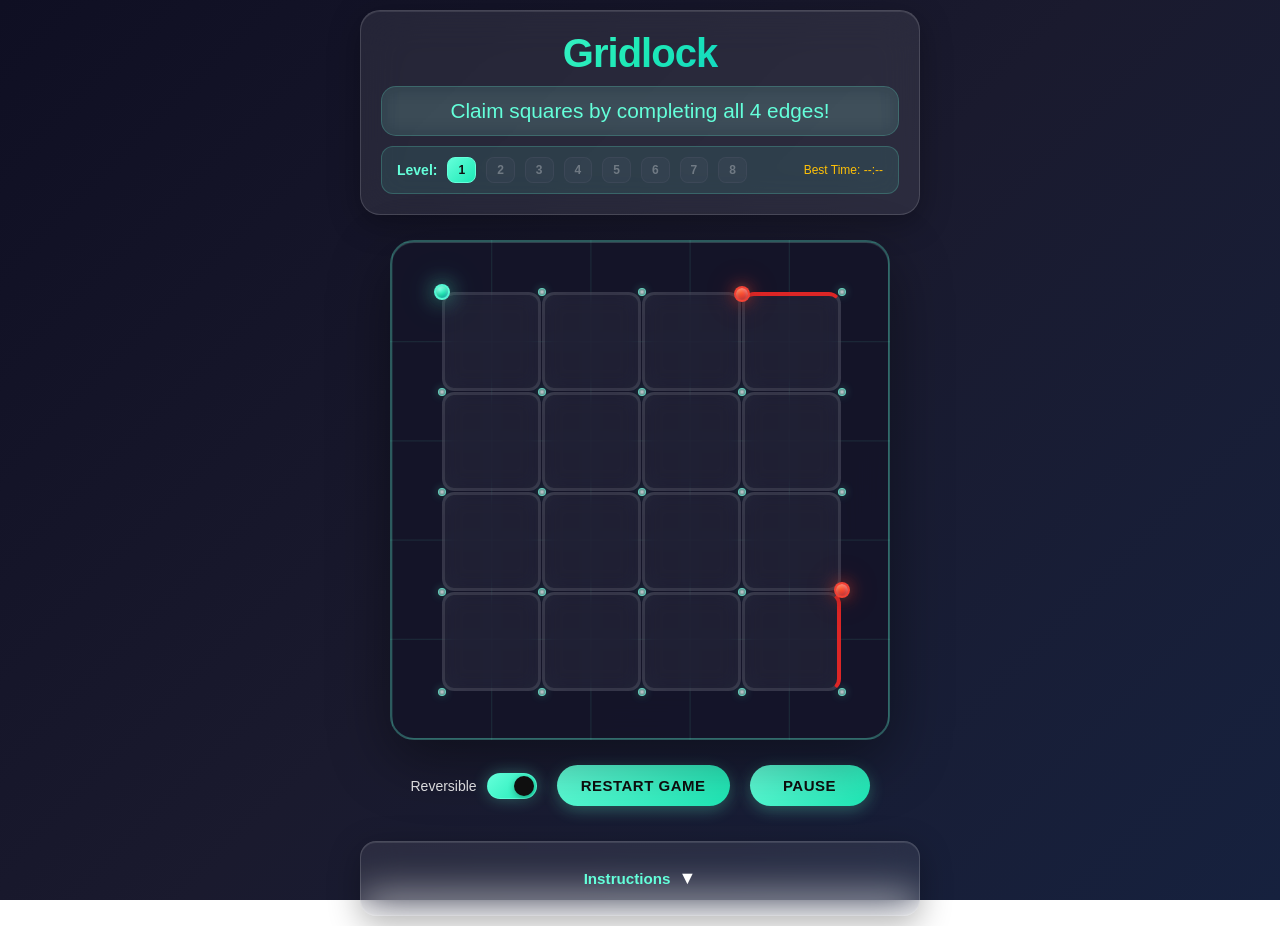
==== commit d8679dfd: "Fix Gridlock errors: localStorage crash and resize misalignment - Wrap JSON.parse calls for localSto" ====
--- a/Gridlock.html
+++ b/Gridlock.html
@@ -925,11 +925,19 @@
             loadGameData() {
                 // Load unlocked levels
                 const unlockedLevels = localStorage.getItem('gridlock_unlocked_levels');
-                this.unlockedLevels = unlockedLevels ? JSON.parse(unlockedLevels) : [1];
-                
+                try {
+                    this.unlockedLevels = unlockedLevels ? JSON.parse(unlockedLevels) : [1];
+                } catch (e) {
+                    this.unlockedLevels = [1];
+                }
+
                 // Load high scores
                 const highScores = localStorage.getItem('gridlock_high_scores');
-                this.highScores = highScores ? JSON.parse(highScores) : {};
+                try {
+                    this.highScores = highScores ? JSON.parse(highScores) : {};
+                } catch (e) {
+                    this.highScores = {};
+                }
                 
                 this.updateLevelButtons();
                 this.updateHighScoreDisplay();
@@ -1346,22 +1354,45 @@
                 window.addEventListener('resize', () => {
                     const boardRect = this.gameBoard.getBoundingClientRect();
                     const newBoardSize = Math.min(boardRect.width, boardRect.height);
-                    
+                    const cellSize = newBoardSize / 5;
+
                     this.player.boardSize = newBoardSize;
                     this.enemy1.boardSize = newBoardSize;
                     this.enemy2.boardSize = newBoardSize;
-                    
+
                     this.player.updatePixelPosition();
                     this.enemy1.updatePixelPosition();
                     this.enemy2.updatePixelPosition();
-                    
+
                     this.player.targetX = this.player.pixelX;
                     this.player.targetY = this.player.pixelY;
                     this.enemy1.targetX = this.enemy1.pixelX;
                     this.enemy1.targetY = this.enemy1.pixelY;
                     this.enemy2.targetX = this.enemy2.pixelX;
                     this.enemy2.targetY = this.enemy2.pixelY;
-                    
+
+                    // Reposition grid points
+                    const points = this.gameBoard.querySelectorAll('.grid-point');
+                    let idx = 0;
+                    for (let x = 0; x <= this.gridSize; x++) {
+                        for (let y = 0; y <= this.gridSize; y++) {
+                            if (points[idx]) {
+                                points[idx].style.left = (x * cellSize + cellSize / 2) + 'px';
+                                points[idx].style.top = (y * cellSize + cellSize / 2) + 'px';
+                            }
+                            idx++;
+                        }
+                    }
+
+                    // Reposition squares
+                    for (let row = 0; row < this.gridSize; row++) {
+                        for (let col = 0; col < this.gridSize; col++) {
+                            const square = this.squares[row][col].element;
+                            square.style.left = (col * cellSize + cellSize / 2) + 'px';
+                            square.style.top = (row * cellSize + cellSize / 2) + 'px';
+                        }
+                    }
+
                     this.updateBallPositions();
                 });
             }
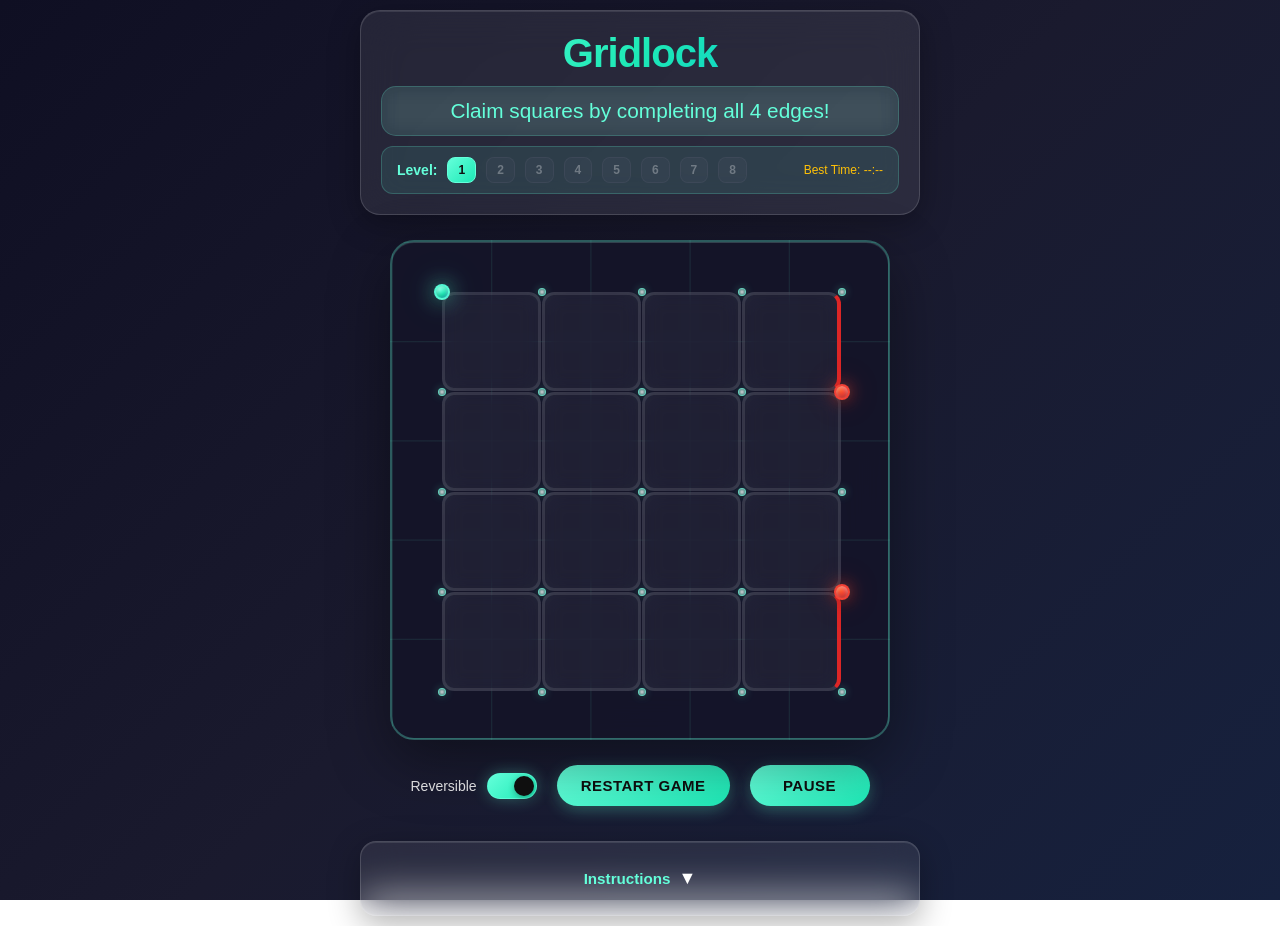
==== commit 5d1b7ee5: "Fix square locking and win condition in Gridlock - Locked squares can no longer be stolen: once all " ====
--- a/Gridlock.html
+++ b/Gridlock.html
@@ -1091,7 +1091,8 @@
                         
                         this.squares[row][col] = {
                             element: square,
-                            color: 'grey'
+                            color: 'grey',
+                            locked: false
                         };
                         
                         this.squareEdges[row][col] = {
@@ -1143,7 +1144,8 @@
             
             setSquareEdge(row, col, edge, isPlayer) {
                 if (row < 0 || row >= this.gridSize || col < 0 || col >= this.gridSize) return;
-                
+                if (this.squares[row][col].locked) return;
+
                 this.squareEdges[row][col][edge] = isPlayer;
                 this.updateSquareAppearance(row, col);
             }
@@ -1168,39 +1170,48 @@
                 
                 if (allBlue && square.color !== 'blue') {
                     square.color = 'blue';
+                    square.locked = true;
                     square.element.className = square.element.className.replace(/\b(grey|red|blue)\b/, 'blue');
                     this.checkWinCondition();
                 } else if (allRed && square.color !== 'red') {
                     square.color = 'red';
+                    square.locked = true;
                     square.element.className = square.element.className.replace(/\b(grey|red|blue)\b/, 'red');
+                    this.checkWinCondition();
                 }
             }
             
             checkWinCondition() {
                 let blueSquares = 0;
+                let redSquares = 0;
+                const totalSquares = this.gridSize * this.gridSize;
+
                 for (let row = 0; row < this.gridSize; row++) {
                     for (let col = 0; col < this.gridSize; col++) {
-                        if (this.squares[row][col].color === 'blue') {
-                            blueSquares++;
-                        }
-                    }
-                }
-                
-                if (blueSquares === this.gridSize * this.gridSize) {
+                        if (this.squares[row][col].color === 'blue') blueSquares++;
+                        else if (this.squares[row][col].color === 'red') redSquares++;
+                    }
+                }
+
+                if (blueSquares + redSquares < totalSquares) return;
+
+                if (blueSquares > redSquares) {
                     this.gameWon = true;
-                    
+
                     const isNewRecord = this.checkNewHighScore();
                     this.unlockNextLevel();
-                    
-                    let message = `Victory! Level ${this.currentLevel} completed!`;
-                    if (isNewRecord) {
-                        message += ' NEW RECORD!';
-                    }
-                    
+
+                    let message = `Victory! You claimed ${blueSquares}/${totalSquares} squares!`;
+                    if (isNewRecord) message += ' NEW RECORD!';
+
                     this.status.textContent = message;
                     this.status.classList.add('victory');
-                    
                     triggerHapticFeedback([100, 50, 100]);
+                } else {
+                    this.gameOver = true;
+                    this.status.textContent = `Defeat! Red claimed ${redSquares}/${totalSquares} squares!`;
+                    this.status.classList.add('game-over');
+                    triggerHapticFeedback([300]);
                 }
             }
             
@@ -1461,6 +1472,7 @@
                 for (let row = 0; row < this.gridSize; row++) {
                     for (let col = 0; col < this.gridSize; col++) {
                         this.squares[row][col].color = 'grey';
+                        this.squares[row][col].locked = false;
                         this.squares[row][col].element.className = 'square grey';
                         this.squareEdges[row][col] = {
                             top: null,
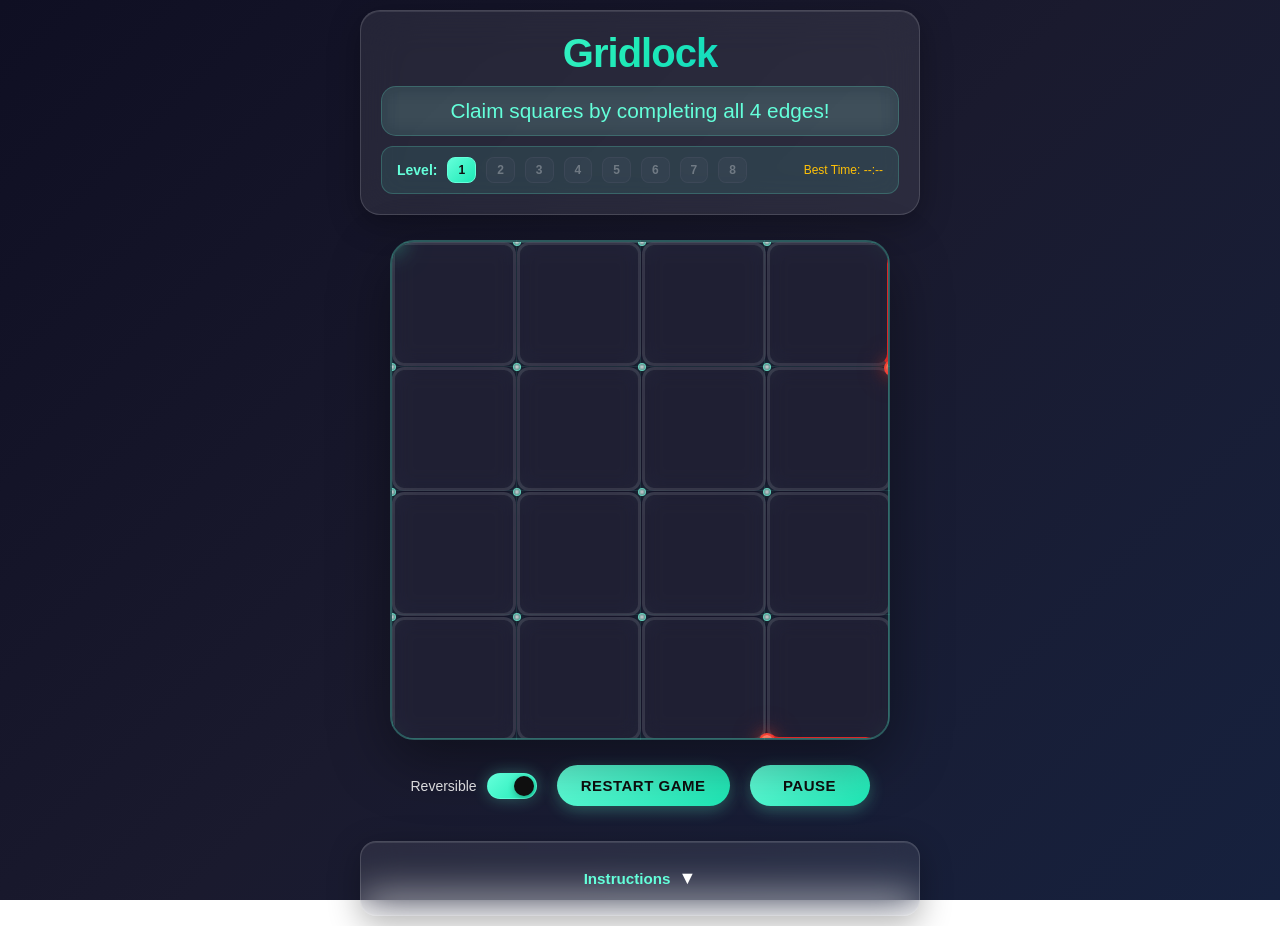
==== commit 23b29ed7: "Fix ball movement to roll along grid lines, not through cell centres The balls were positioned at ce" ====
--- a/Gridlock.html
+++ b/Gridlock.html
@@ -128,8 +128,9 @@
 	    background-image: 
   	        linear-gradient(to right, rgba(100, 255, 218, 0.1) 1px, transparent 1px),
 	        linear-gradient(to bottom, rgba(100, 255, 218, 0.1) 1px, transparent 1px);
-	    background-size: calc(100% / 5) calc(100% / 5);
-	    background-position: center;
+	    background-size: calc(100% / 4) calc(100% / 4);
+	    background-position: 0 0;
+            overflow: hidden;
             touch-action: none;
             margin: 0 auto;
             box-shadow: 
@@ -139,8 +140,8 @@
         
         .square {
             position: absolute;
-            width: calc(100% / 5);
-            height: calc(100% / 5);
+            width: calc(100% / 4);
+            height: calc(100% / 4);
             border: 3px solid rgba(255, 255, 255, 0.1);
             box-sizing: border-box;
             transition: all 0.4s cubic-bezier(0.4, 0, 0.2, 1);
@@ -734,9 +735,9 @@
             }
             
             updatePixelPosition() {
-                const cellSize = this.boardSize / 5;
-                this.pixelX = this.gridX * cellSize + cellSize / 2;
-                this.pixelY = this.gridY * cellSize + cellSize / 2;
+                const cellSize = this.boardSize / 4;
+                this.pixelX = this.gridX * cellSize;
+                this.pixelY = this.gridY * cellSize;
             }
             
             setDirection(newDir) {
@@ -773,9 +774,9 @@
                 this.dir = dir;
                 this.gridX += dir.x;
                 this.gridY += dir.y;
-                const cellSize = this.boardSize / 5;
-                this.targetX = this.gridX * cellSize + cellSize / 2;
-                this.targetY = this.gridY * cellSize + cellSize / 2;
+                const cellSize = this.boardSize / 4;
+                this.targetX = this.gridX * cellSize;
+                this.targetY = this.gridY * cellSize;
                 this.moving = true;
                 this.nextDir = null;
                 this.stuckCounter = 0;
@@ -790,10 +791,10 @@
                 this.gridX = this.prevGridX;
                 this.gridY = this.prevGridY;
                 
-                const cellSize = this.boardSize / 5;
-                this.targetX = this.gridX * cellSize + cellSize / 2;
-                this.targetY = this.gridY * cellSize + cellSize / 2;
-                
+                const cellSize = this.boardSize / 4;
+                this.targetX = this.gridX * cellSize;
+                this.targetY = this.gridY * cellSize;
+
                 this.prevGridX = currentTargetX;
                 this.prevGridY = currentTargetY;
                 
@@ -1066,17 +1067,17 @@
                 this.enemy2.targetX = this.enemy2.pixelX;
                 this.enemy2.targetY = this.enemy2.pixelY;
                 
-                const cellSize = this.player.boardSize / 5;
+                const cellSize = this.player.boardSize / 4;
                 for (let x = 0; x <= this.gridSize; x++) {
                     for (let y = 0; y <= this.gridSize; y++) {
                         const point = document.createElement('div');
                         point.className = 'grid-point';
-                        point.style.left = (x * cellSize + cellSize / 2) + 'px';
-                        point.style.top = (y * cellSize + cellSize / 2) + 'px';
+                        point.style.left = (x * cellSize) + 'px';
+                        point.style.top = (y * cellSize) + 'px';
                         this.gameBoard.appendChild(point);
                     }
                 }
-                
+
                 this.squares = [];
                 this.squareEdges = [];
                 for (let row = 0; row < this.gridSize; row++) {
@@ -1085,8 +1086,8 @@
                     for (let col = 0; col < this.gridSize; col++) {
                         const square = document.createElement('div');
                         square.className = 'square grey';
-                        square.style.left = (col * cellSize + cellSize / 2) + 'px';
-                        square.style.top = (row * cellSize + cellSize / 2) + 'px';
+                        square.style.left = (col * cellSize) + 'px';
+                        square.style.top = (row * cellSize) + 'px';
                         this.gameBoard.appendChild(square);
                         
                         this.squares[row][col] = {
@@ -1365,7 +1366,7 @@
                 window.addEventListener('resize', () => {
                     const boardRect = this.gameBoard.getBoundingClientRect();
                     const newBoardSize = Math.min(boardRect.width, boardRect.height);
-                    const cellSize = newBoardSize / 5;
+                    const cellSize = newBoardSize / 4;
 
                     this.player.boardSize = newBoardSize;
                     this.enemy1.boardSize = newBoardSize;
@@ -1388,8 +1389,8 @@
                     for (let x = 0; x <= this.gridSize; x++) {
                         for (let y = 0; y <= this.gridSize; y++) {
                             if (points[idx]) {
-                                points[idx].style.left = (x * cellSize + cellSize / 2) + 'px';
-                                points[idx].style.top = (y * cellSize + cellSize / 2) + 'px';
+                                points[idx].style.left = (x * cellSize) + 'px';
+                                points[idx].style.top = (y * cellSize) + 'px';
                             }
                             idx++;
                         }
@@ -1399,8 +1400,8 @@
                     for (let row = 0; row < this.gridSize; row++) {
                         for (let col = 0; col < this.gridSize; col++) {
                             const square = this.squares[row][col].element;
-                            square.style.left = (col * cellSize + cellSize / 2) + 'px';
-                            square.style.top = (row * cellSize + cellSize / 2) + 'px';
+                            square.style.left = (col * cellSize) + 'px';
+                            square.style.top = (row * cellSize) + 'px';
                         }
                     }
 
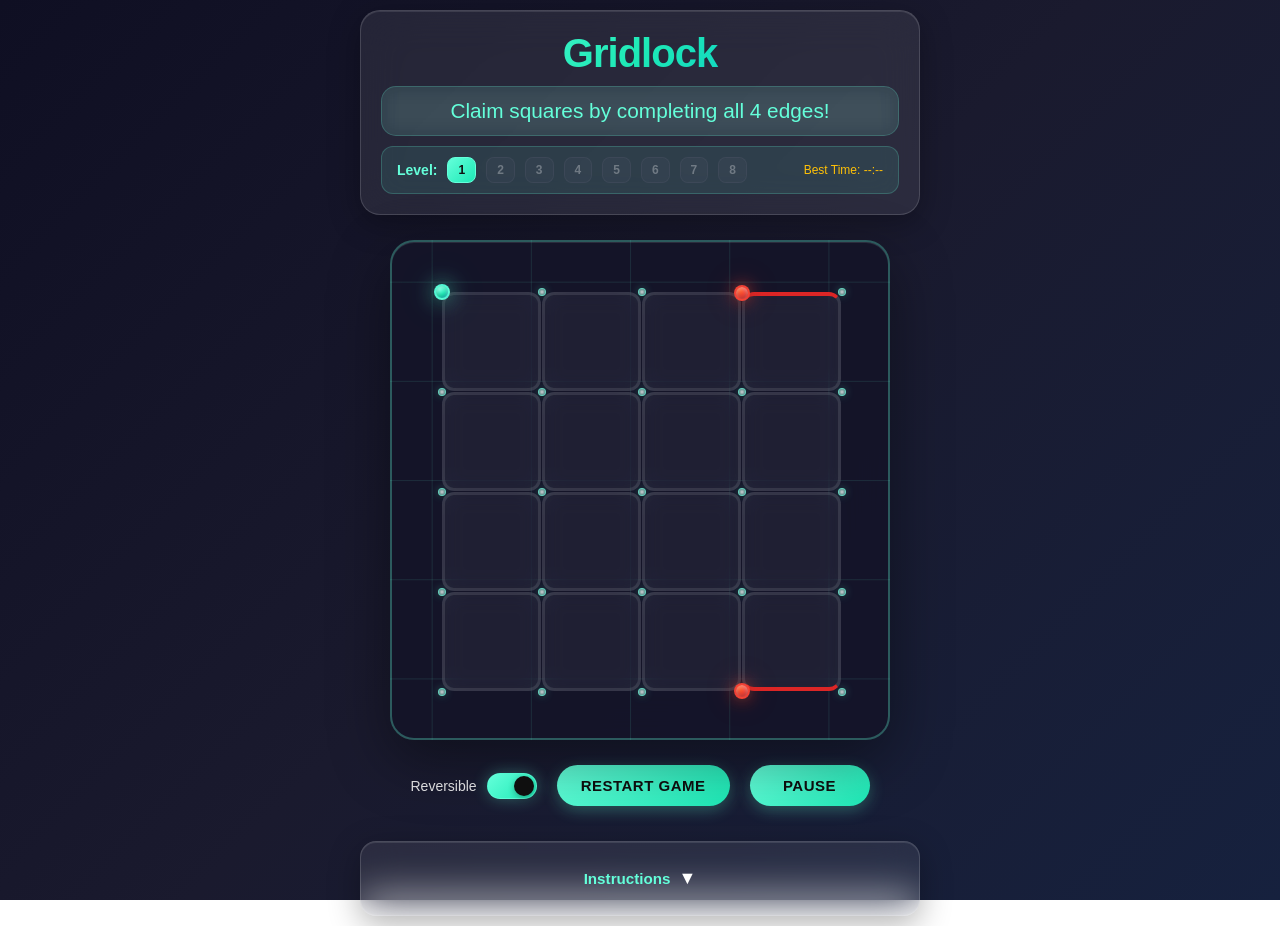
==== commit b73a2c0e: "Fix CSS grid alignment: shift background lines onto ball node positions The background grid lines we" ====
--- a/Gridlock.html
+++ b/Gridlock.html
@@ -128,9 +128,8 @@
 	    background-image: 
   	        linear-gradient(to right, rgba(100, 255, 218, 0.1) 1px, transparent 1px),
 	        linear-gradient(to bottom, rgba(100, 255, 218, 0.1) 1px, transparent 1px);
-	    background-size: calc(100% / 4) calc(100% / 4);
-	    background-position: 0 0;
-            overflow: hidden;
+	    background-size: calc(100% / 5) calc(100% / 5);
+	    background-position: calc(100% / 10) calc(100% / 10);
             touch-action: none;
             margin: 0 auto;
             box-shadow: 
@@ -140,8 +139,8 @@
         
         .square {
             position: absolute;
-            width: calc(100% / 4);
-            height: calc(100% / 4);
+            width: calc(100% / 5);
+            height: calc(100% / 5);
             border: 3px solid rgba(255, 255, 255, 0.1);
             box-sizing: border-box;
             transition: all 0.4s cubic-bezier(0.4, 0, 0.2, 1);
@@ -735,9 +734,9 @@
             }
             
             updatePixelPosition() {
-                const cellSize = this.boardSize / 4;
-                this.pixelX = this.gridX * cellSize;
-                this.pixelY = this.gridY * cellSize;
+                const cellSize = this.boardSize / 5;
+                this.pixelX = this.gridX * cellSize + cellSize / 2;
+                this.pixelY = this.gridY * cellSize + cellSize / 2;
             }
             
             setDirection(newDir) {
@@ -774,9 +773,9 @@
                 this.dir = dir;
                 this.gridX += dir.x;
                 this.gridY += dir.y;
-                const cellSize = this.boardSize / 4;
-                this.targetX = this.gridX * cellSize;
-                this.targetY = this.gridY * cellSize;
+                const cellSize = this.boardSize / 5;
+                this.targetX = this.gridX * cellSize + cellSize / 2;
+                this.targetY = this.gridY * cellSize + cellSize / 2;
                 this.moving = true;
                 this.nextDir = null;
                 this.stuckCounter = 0;
@@ -791,9 +790,9 @@
                 this.gridX = this.prevGridX;
                 this.gridY = this.prevGridY;
                 
-                const cellSize = this.boardSize / 4;
-                this.targetX = this.gridX * cellSize;
-                this.targetY = this.gridY * cellSize;
+                const cellSize = this.boardSize / 5;
+                this.targetX = this.gridX * cellSize + cellSize / 2;
+                this.targetY = this.gridY * cellSize + cellSize / 2;
 
                 this.prevGridX = currentTargetX;
                 this.prevGridY = currentTargetY;
@@ -1067,13 +1066,13 @@
                 this.enemy2.targetX = this.enemy2.pixelX;
                 this.enemy2.targetY = this.enemy2.pixelY;
                 
-                const cellSize = this.player.boardSize / 4;
+                const cellSize = this.player.boardSize / 5;
                 for (let x = 0; x <= this.gridSize; x++) {
                     for (let y = 0; y <= this.gridSize; y++) {
                         const point = document.createElement('div');
                         point.className = 'grid-point';
-                        point.style.left = (x * cellSize) + 'px';
-                        point.style.top = (y * cellSize) + 'px';
+                        point.style.left = (x * cellSize + cellSize / 2) + 'px';
+                        point.style.top = (y * cellSize + cellSize / 2) + 'px';
                         this.gameBoard.appendChild(point);
                     }
                 }
@@ -1086,8 +1085,8 @@
                     for (let col = 0; col < this.gridSize; col++) {
                         const square = document.createElement('div');
                         square.className = 'square grey';
-                        square.style.left = (col * cellSize) + 'px';
-                        square.style.top = (row * cellSize) + 'px';
+                        square.style.left = (col * cellSize + cellSize / 2) + 'px';
+                        square.style.top = (row * cellSize + cellSize / 2) + 'px';
                         this.gameBoard.appendChild(square);
                         
                         this.squares[row][col] = {
@@ -1366,7 +1365,7 @@
                 window.addEventListener('resize', () => {
                     const boardRect = this.gameBoard.getBoundingClientRect();
                     const newBoardSize = Math.min(boardRect.width, boardRect.height);
-                    const cellSize = newBoardSize / 4;
+                    const cellSize = newBoardSize / 5;
 
                     this.player.boardSize = newBoardSize;
                     this.enemy1.boardSize = newBoardSize;
@@ -1389,8 +1388,8 @@
                     for (let x = 0; x <= this.gridSize; x++) {
                         for (let y = 0; y <= this.gridSize; y++) {
                             if (points[idx]) {
-                                points[idx].style.left = (x * cellSize) + 'px';
-                                points[idx].style.top = (y * cellSize) + 'px';
+                                points[idx].style.left = (x * cellSize + cellSize / 2) + 'px';
+                                points[idx].style.top = (y * cellSize + cellSize / 2) + 'px';
                             }
                             idx++;
                         }
@@ -1400,8 +1399,8 @@
                     for (let row = 0; row < this.gridSize; row++) {
                         for (let col = 0; col < this.gridSize; col++) {
                             const square = this.squares[row][col].element;
-                            square.style.left = (col * cellSize) + 'px';
-                            square.style.top = (row * cellSize) + 'px';
+                            square.style.left = (col * cellSize + cellSize / 2) + 'px';
+                            square.style.top = (row * cellSize + cellSize / 2) + 'px';
                         }
                     }
 
